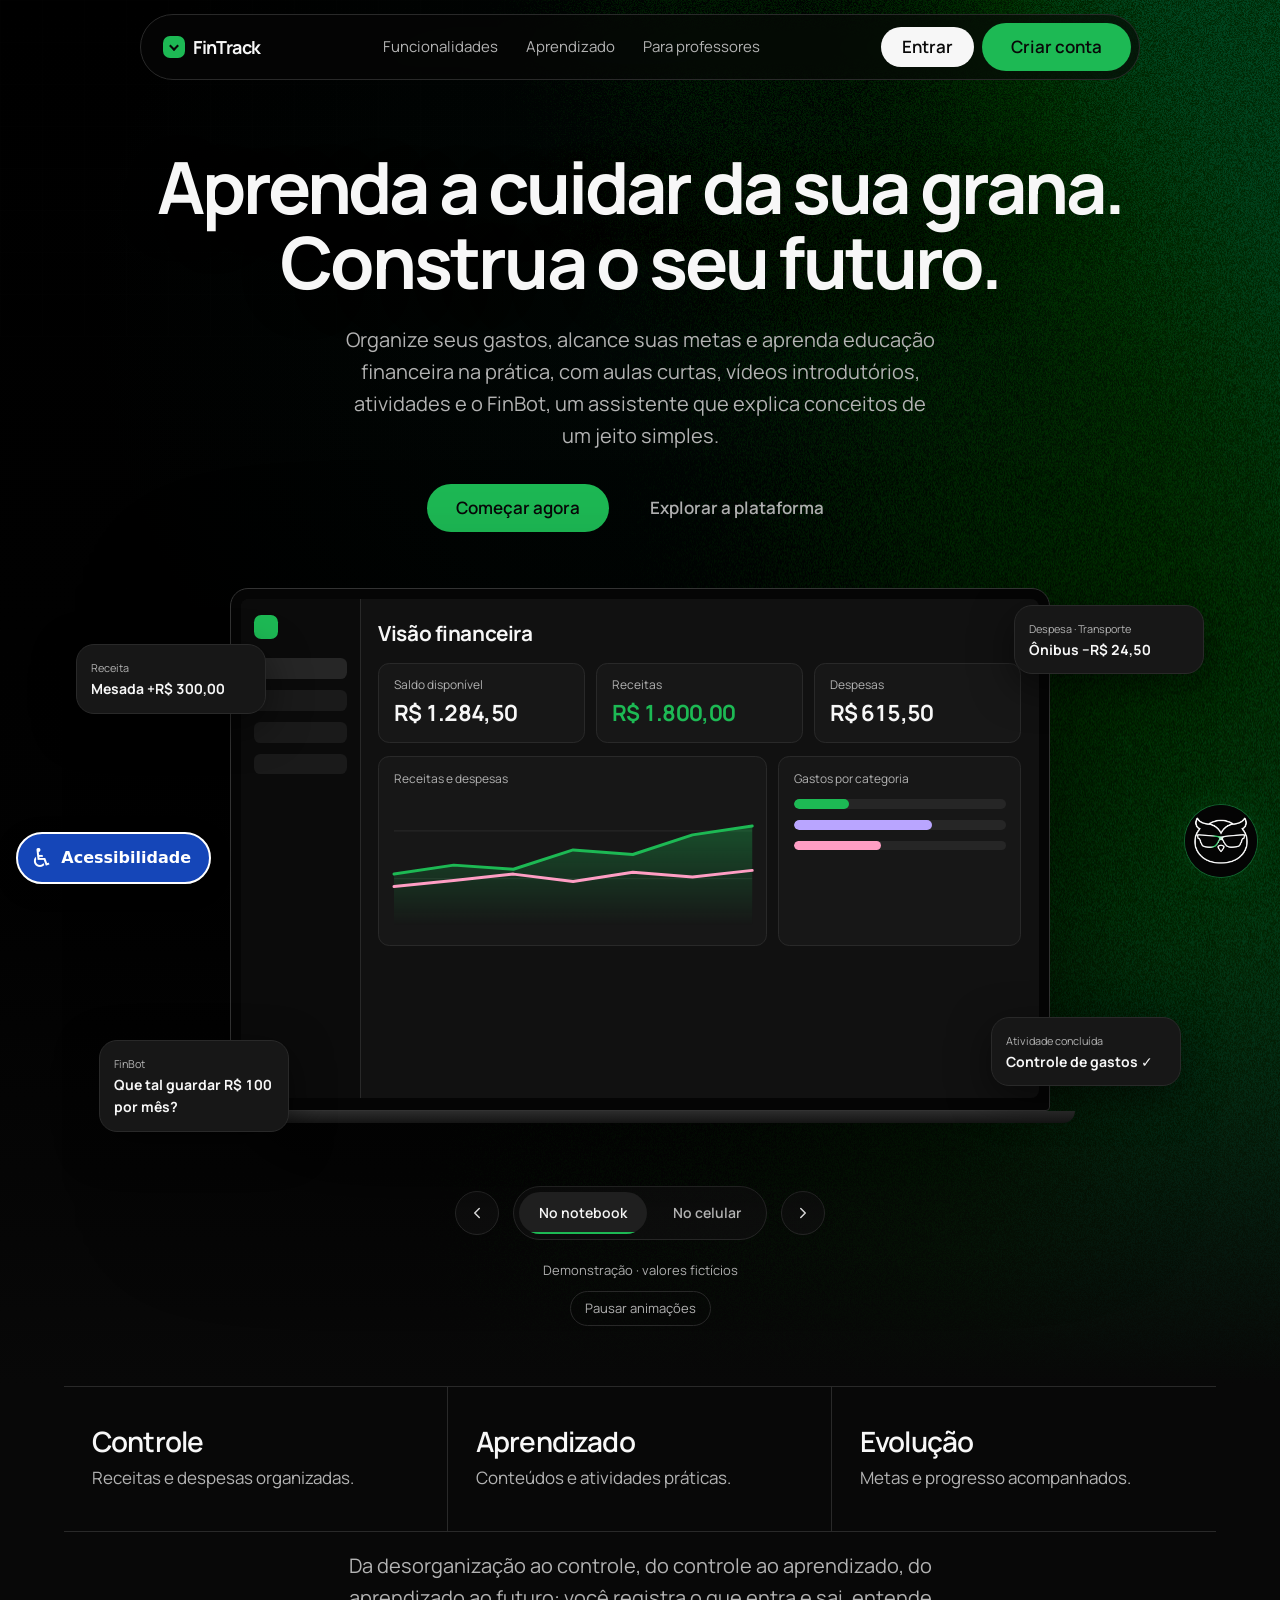
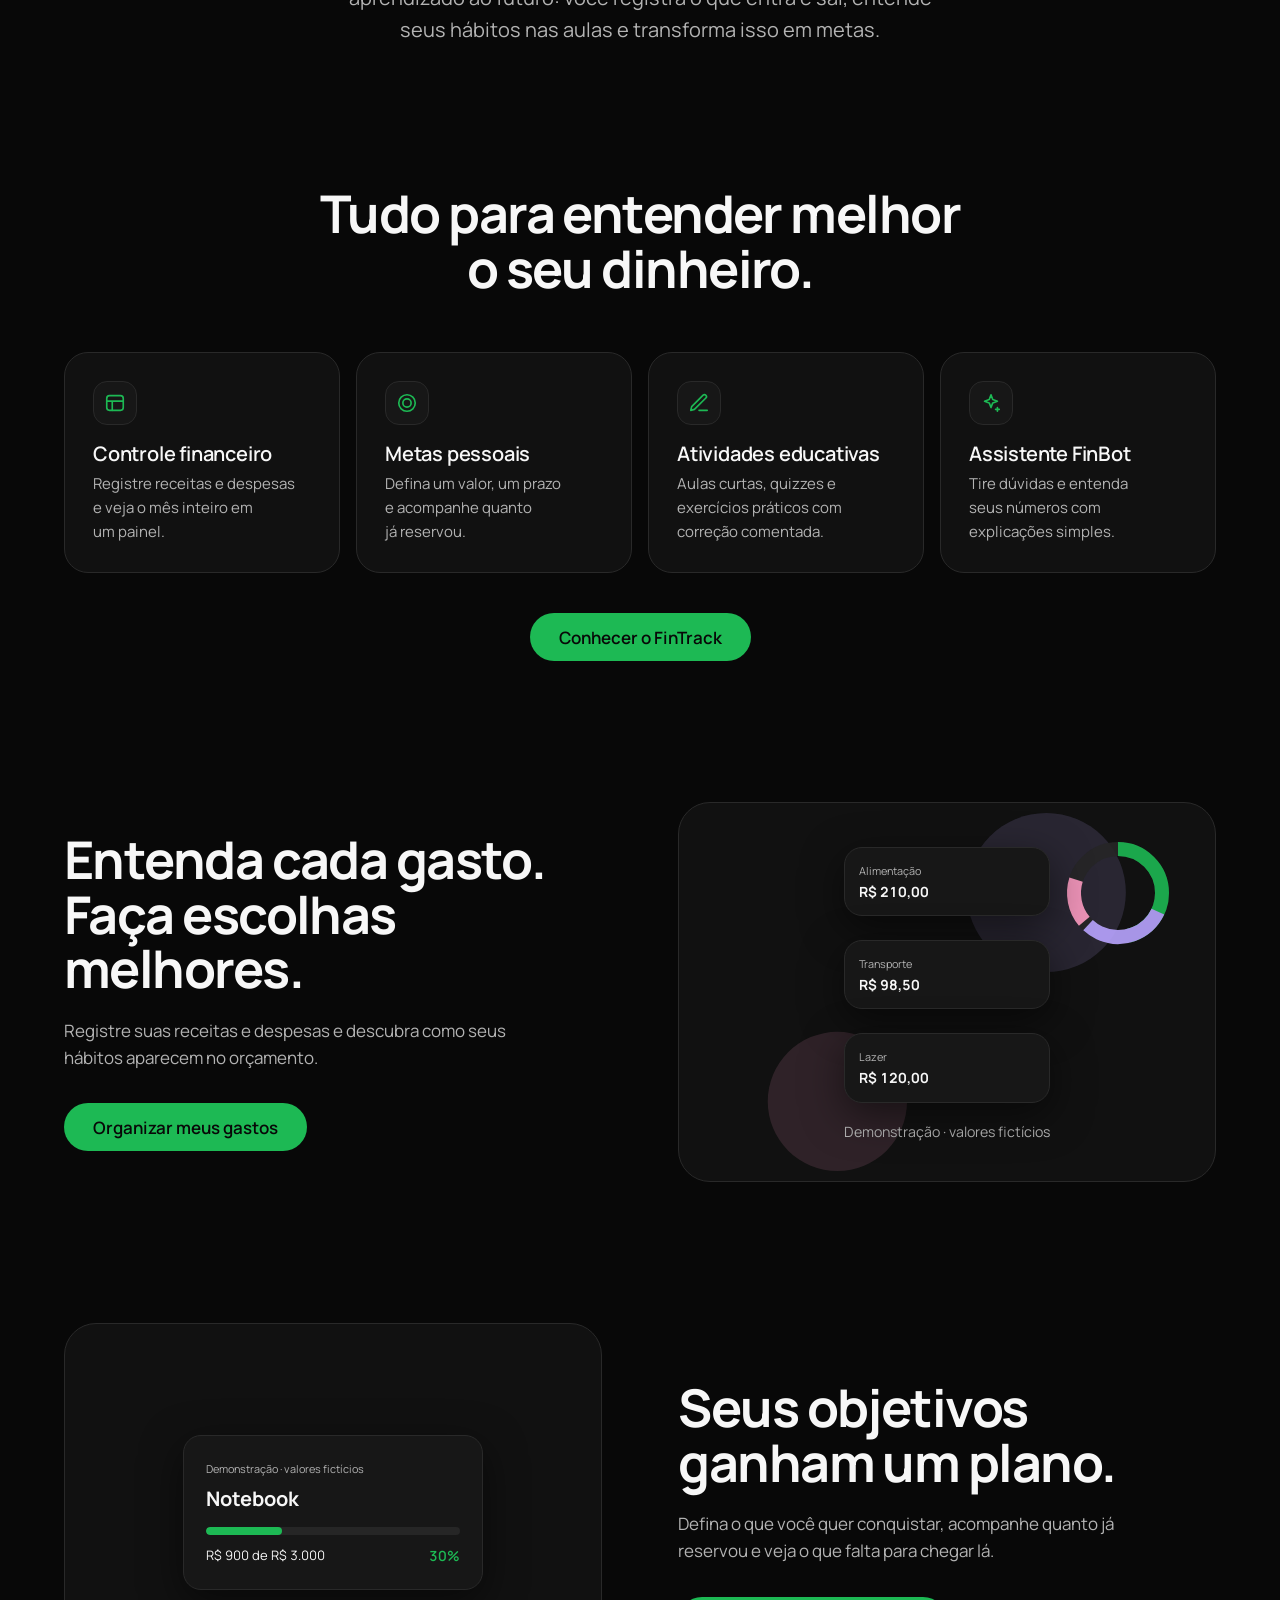
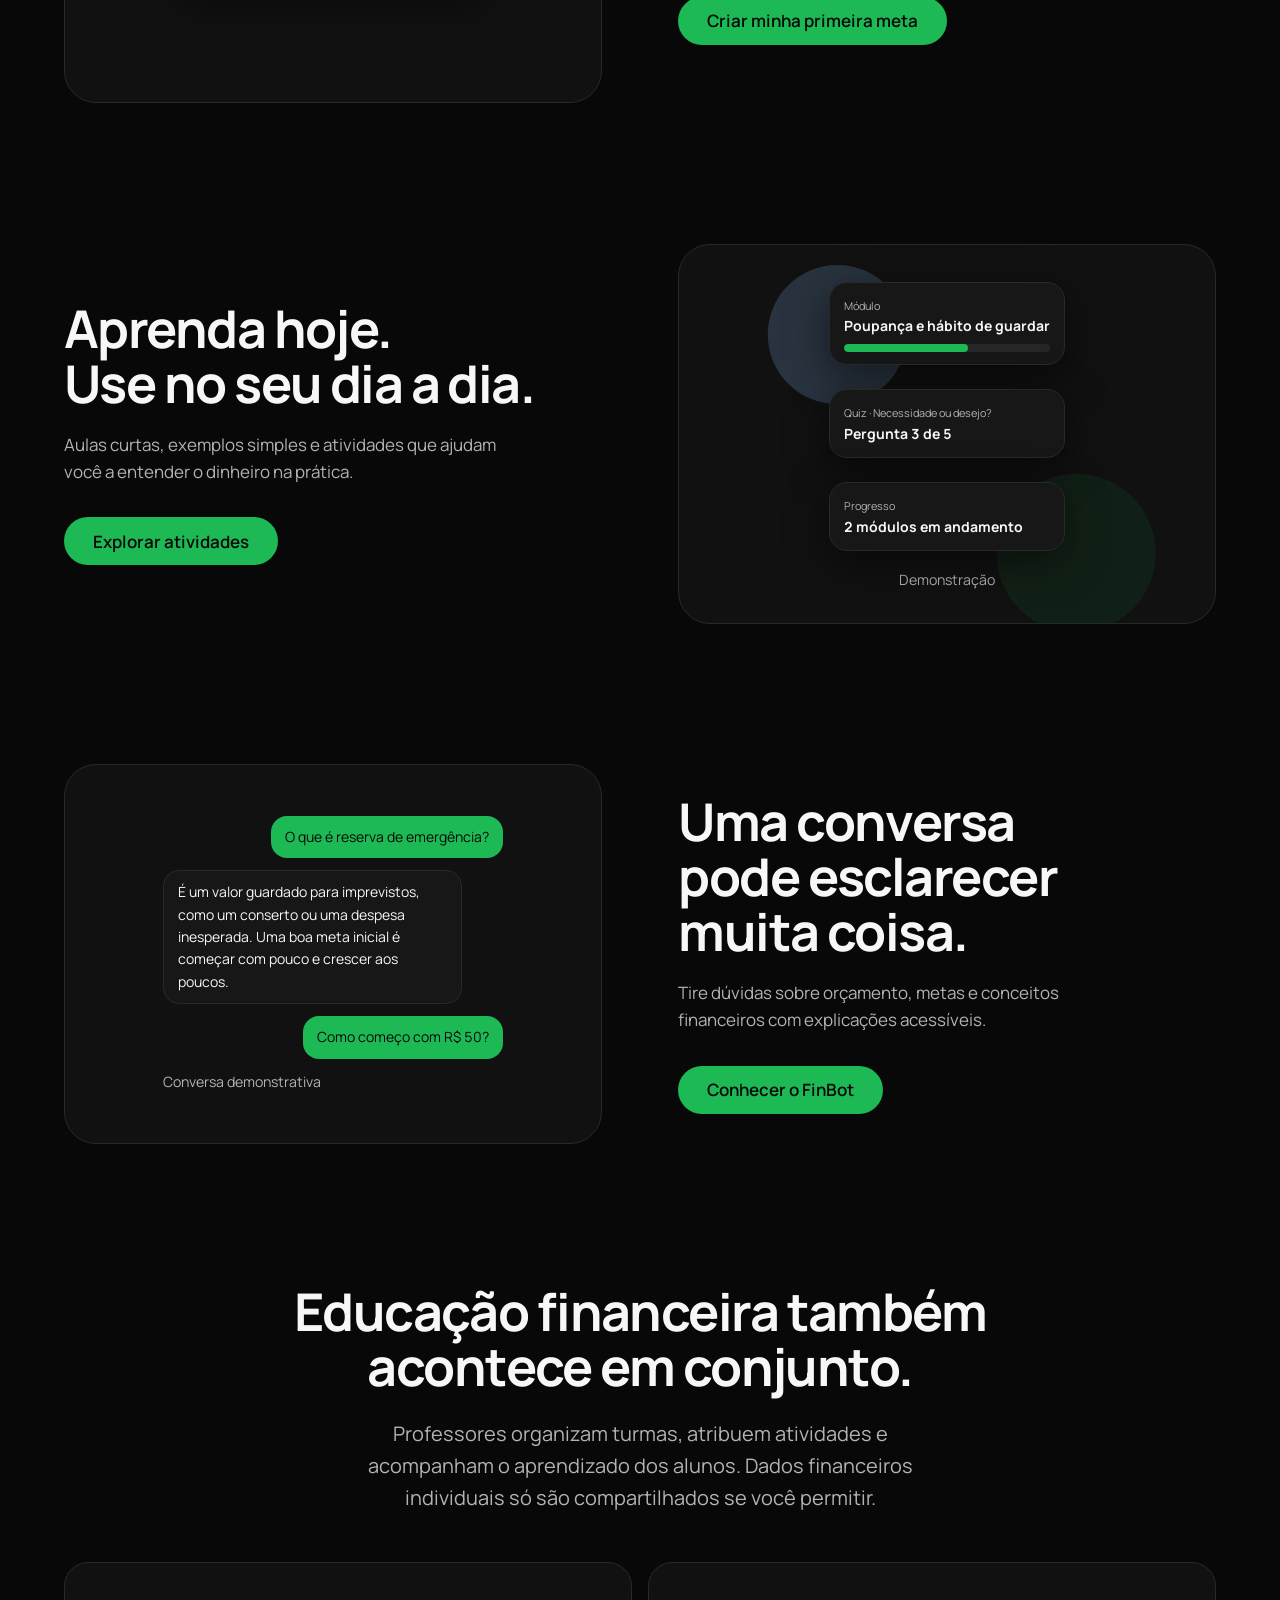
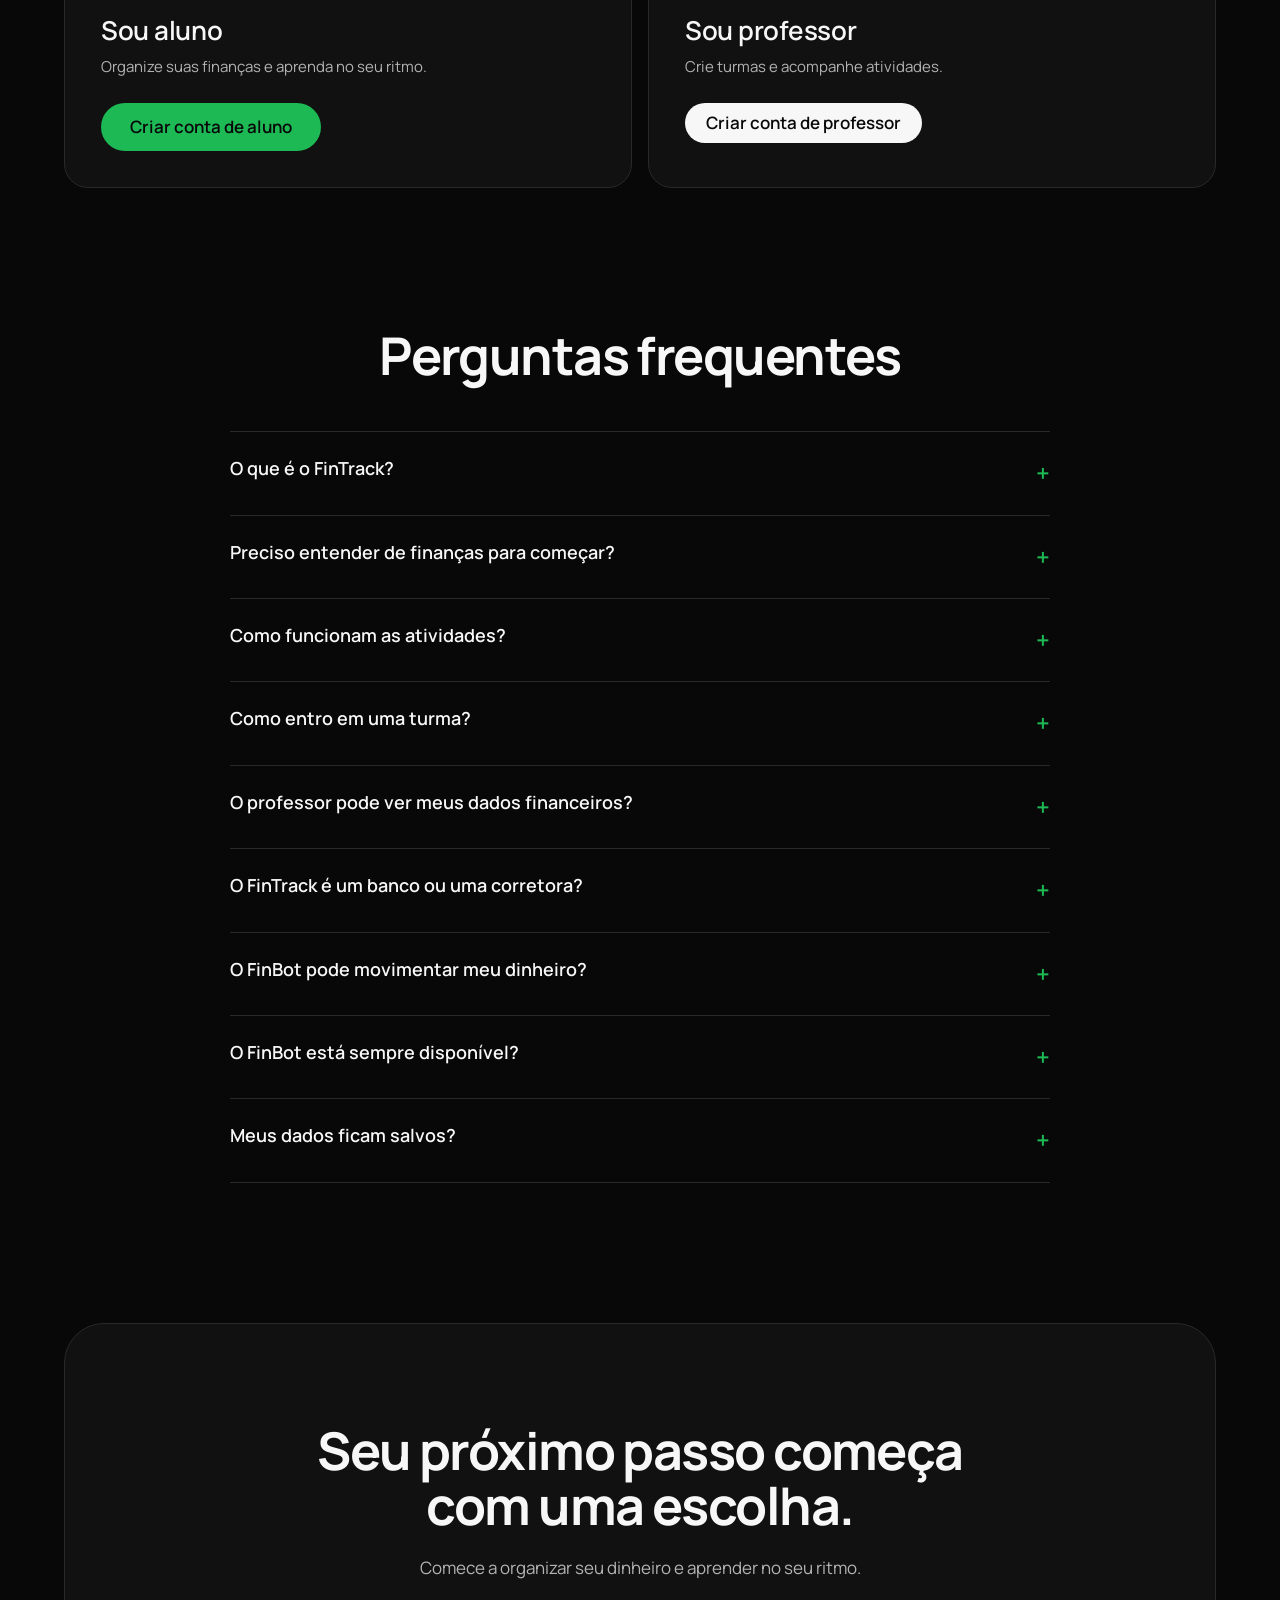
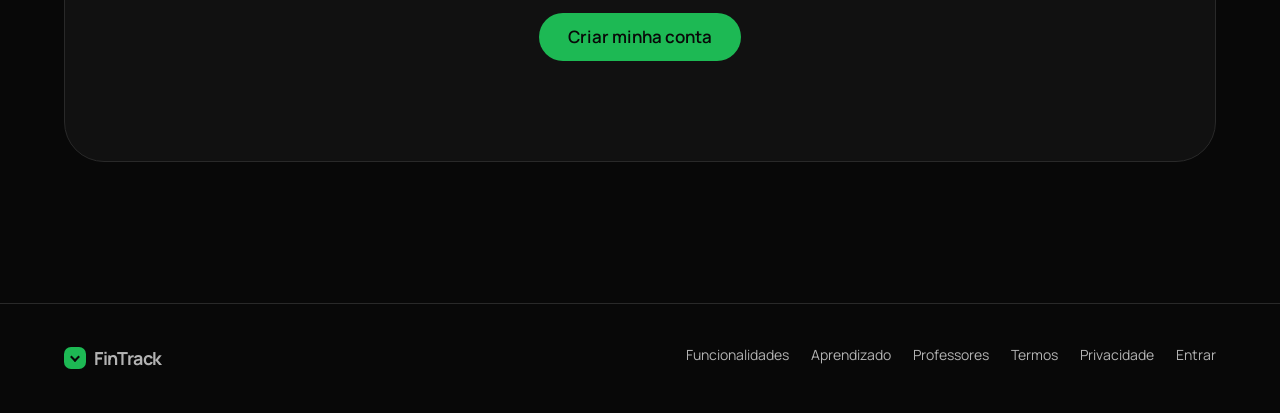
==== static/index.html @ 4eb164f3 "FinTrack 0.6.2: backend no Supabase, acessibilidade e configuração do Render - app_supabase.py: rota" ====
<!DOCTYPE html>
<html lang="pt-BR">
<head>
<meta charset="utf-8">
<meta name="viewport" content="width=device-width, initial-scale=1, viewport-fit=cover">
<title>FinTrack — Aprenda a cuidar da sua grana</title>
<link rel="preconnect" href="https://fonts.googleapis.com"><link rel="preconnect" href="https://fonts.gstatic.com" crossorigin><link href="https://fonts.googleapis.com/css2?family=Manrope:wght@400;500;600;700;800&display=swap" rel="stylesheet">
<style>
:root{--bg:#080808;--sf:#111;--el:#171717;--bd:#292929;--tx:#F7F7F7;--mu:#B3B3B3;--lime:#1DB954;--lime2:#1ED760;--lil:#B9A5FF;--blu:#8FC4FF;--ros:#FF9EC4;--red:#FF6B6B;--e:cubic-bezier(.16,1,.3,1);box-sizing:border-box;padding-top:env(safe-area-inset-top,0px);padding-bottom:env(safe-area-inset-bottom,0px)}
@media(prefers-color-scheme:dark){:root:not([data-theme=light]){--bg:#080808}}
:root[data-theme=dark]{--bg:#080808}
*,*::before,*::after{box-sizing:inherit}
html{scroll-padding-top:calc(env(safe-area-inset-top,0px) + 90px);scroll-behavior:smooth}
body{margin:0;background:var(--bg);color:var(--tx);font-family:Manrope,Inter,system-ui,sans-serif;font-size:17px;line-height:1.6}
a{color:inherit;text-decoration:none}
:focus-visible{outline:2px solid var(--lime);outline-offset:3px;border-radius:8px}
.w{max-width:1200px;margin:0 auto;padding:0 24px}
h1,h2,h3{font-weight:600;letter-spacing:-.03em;line-height:1.05;margin:0}
h1{font-size:clamp(34px,6.4vw,72px)}h2{font-size:clamp(28px,4.4vw,52px)}
p{color:var(--mu);margin:0}.lead{font-size:clamp(16px,1.6vw,20px);max-width:600px;margin:24px auto 0}
.btn{display:inline-flex;align-items:center;min-height:48px;padding:0 28px;border-radius:999px;font-weight:600;border:1px solid transparent;cursor:pointer;font:inherit;font-weight:600;transition:background .2s,transform .2s}
.btn.p{background:var(--lime);color:#080808}.btn.p:hover{background:var(--lime2);transform:translateY(-1px)}
.btn.g{color:var(--mu)}.btn.g:hover{color:var(--tx)}.btn.wh{background:var(--tx);color:#080808;min-height:40px;padding:0 20px}
/* header */
header{position:fixed;top:calc(env(safe-area-inset-top,0px) + 14px);left:0;right:0;z-index:20;display:flex;justify-content:center;padding:0 16px}
nav{width:100%;max-width:1000px;display:flex;align-items:center;justify-content:space-between;gap:16px;padding:8px 8px 8px 22px;border:1px solid var(--bd);border-radius:999px;background:rgba(8,8,8,.88)}
@supports(backdrop-filter:blur(1px)){nav{background:rgba(8,8,8,.6);backdrop-filter:blur(14px)}}
.logo{display:flex;align-items:center;gap:8px;font-weight:700;font-size:18px;letter-spacing:-.02em}
.logo i{width:22px;height:22px;border-radius:7px;background:var(--lime);display:grid;place-items:center}
.logo i::after{content:"";width:10px;height:10px;border-left:3px solid #080808;border-bottom:3px solid #080808;transform:translateY(-1px) rotate(-45deg) scale(.7)}
.links{display:flex;gap:28px;color:var(--mu);font-size:15px}.links a:hover{color:var(--tx)}
.mb{display:none;background:none;border:1px solid var(--bd);color:var(--tx);width:40px;height:40px;border-radius:50%;cursor:pointer}
@media(max-width:760px){.links{display:none;position:absolute;top:64px;left:16px;right:16px;flex-direction:column;gap:0;background:var(--sf);border:1px solid var(--bd);border-radius:24px;padding:8px}.links.o{display:flex}.links a{padding:14px 16px}.mb{display:block;margin-left:auto}nav .wh{display:none}.nav-cta{display:none!important}.links a.only-m{display:block}}.links .only-m{display:none}
/* hero */
.hero{padding:calc(env(safe-area-inset-top,0px) + 150px) 0 60px;text-align:center;overflow:hidden}
.cta{display:flex;gap:12px;justify-content:center;flex-wrap:wrap;margin-top:32px}
.stage{position:relative;width:min(340px,86vw);margin:64px auto 0}
.phone{border:1px solid #333;border-radius:44px;background:#000;padding:10px;box-shadow:0 40px 100px rgba(29,185,84,.07)}
.scr{background:var(--sf);border-radius:34px;padding:22px 18px;text-align:left;aspect-ratio:9/17}
.scr small{color:var(--mu);font-size:12px}.bal{font-size:30px;font-weight:700;letter-spacing:-.03em;margin:2px 0 14px}
.row{display:flex;justify-content:space-between;font-size:13px;padding:10px 0;border-top:1px solid var(--bd)}.row b{font-weight:600}
.bar{height:8px;border-radius:99px;background:#262626;overflow:hidden}.bar span{display:block;height:100%;width:var(--w);background:var(--lime);border-radius:99px;transform:scaleX(0);transform-origin:left;transition:transform 1.2s var(--e)}
.in .bar span,.bar.in span{transform:scaleX(1)}
.fc{position:absolute;background:var(--el);border:1px solid var(--bd);border-radius:18px;padding:12px 14px;font-size:13px;text-align:left;width:190px;box-shadow:0 12px 40px rgba(0,0,0,.5);animation:fl var(--d,6s) ease-in-out infinite alternate}
.fc b{display:block;font-size:14px}.fc small{color:var(--mu)}
@keyframes fl{to{transform:translateY(-7px)}}
.paused .fc{animation-play-state:paused}
.f1{left:-150px;top:60px;--d:5.5s}.f2{right:-150px;top:30px;--d:6.5s}.f3{left:-170px;top:250px;--d:6s}.f4{right:-170px;top:190px;--d:5s}.f5{left:-120px;bottom:70px;--d:7s}.f6{right:-140px;bottom:40px;--d:6.2s}
@media(max-width:1000px){.f1,.f2{display:none}.f3{left:-30px}.f4{right:-30px}.f5,.f6{display:none}.f3,.f4{width:150px}}
@media(max-width:560px){.f4{display:none}.f3{left:-14px;top:auto;bottom:-24px}}
.demo{color:var(--mu);font-size:13px;margin-top:20px}
.pz{background:none;border:1px solid var(--bd);color:var(--mu);border-radius:99px;padding:6px 14px;cursor:pointer;font:inherit;font-size:13px;margin-top:10px}
/* entry */
.r{opacity:0;transform:translateY(22px);transition:opacity .7s var(--e),transform .7s var(--e);transition-delay:var(--t,0s)}
.r.in{opacity:1;transform:none}
.hero .stage.r{transform:translateY(24px) scale(.96)}.hero .stage.r.in{transform:none}
/* sections */
section{padding:clamp(72px,11vw,150px) 0}
.pil{display:grid;grid-template-columns:repeat(3,1fr);border-block:1px solid var(--bd)}
.pil div{padding:40px 28px;border-right:1px solid var(--bd)}.pil div:last-child{border:0}.pil h3{font-size:28px;margin-bottom:8px}
@media(max-width:760px){.pil{grid-template-columns:1fr}.pil div{border-right:0;border-bottom:1px solid var(--bd)}}
.ct{text-align:center}.grid{display:grid;grid-template-columns:repeat(4,1fr);gap:16px;margin:56px 0 40px;text-align:left}
.card{background:var(--sf);border:1px solid var(--bd);border-radius:24px;padding:28px}.card h3{font-size:20px;margin:18px 0 8px;letter-spacing:-.01em}.card p{font-size:15px}
.ic{width:44px;height:44px;border-radius:14px;background:var(--el);border:1px solid var(--bd);display:grid;place-items:center;color:var(--lime)}
@media(max-width:980px){.grid{grid-template-columns:1fr 1fr}}@media(max-width:560px){.grid{grid-template-columns:1fr}}
.alt{display:grid;grid-template-columns:1fr 1fr;gap:clamp(32px,6vw,90px);align-items:center}
.alt.rv .tx{order:2}.tx p{margin:20px 0 32px;max-width:460px}
.art{position:relative;background:var(--sf);border:1px solid var(--bd);border-radius:32px;min-height:380px;overflow:hidden;display:grid;place-items:center;padding:24px}
.art>svg{position:absolute;inset:0;width:100%;height:100%;opacity:.9}
.art .fc{position:relative;animation:none;width:min(260px,100%);z-index:1;margin:6px 0}
.stack{display:grid;gap:12px;z-index:1;justify-items:center}
@media(max-width:860px){.alt{grid-template-columns:1fr}.alt.rv .tx{order:0}}
.msg{padding:10px 14px;border-radius:16px;font-size:14px;max-width:88%}.me{background:var(--lime);color:#080808;justify-self:end}.bot{background:var(--el);border:1px solid var(--bd)}
.pr{display:grid;grid-template-columns:1fr 1fr;gap:16px;margin-top:48px;text-align:left}
.pr .card{padding:36px}.pr h3{font-size:26px}.pr p{margin:10px 0 24px}
@media(max-width:700px){.pr{grid-template-columns:1fr}}
details{border-bottom:1px solid var(--bd)}summary{cursor:pointer;padding:22px 0;font-weight:600;font-size:18px;list-style:none;display:flex;justify-content:space-between;gap:16px}
summary::-webkit-details-marker{display:none}summary::after{content:"+";color:var(--lime);font-size:24px;transition:transform .3s}
details[open] summary::after{transform:rotate(45deg)}
.ans{display:grid;grid-template-rows:0fr;transition:grid-template-rows .35s var(--e)}details[open] .ans{grid-template-rows:1fr}.ans>div{overflow:hidden}.ans p{padding-bottom:22px;max-width:680px}
.faq{max-width:820px;margin:48px auto 0;border-top:1px solid var(--bd)}
.fin{border:1px solid var(--bd);border-radius:40px;background:var(--sf);padding:clamp(48px,8vw,100px) 24px;text-align:center}.fin p{margin:20px 0 32px}
footer{border-top:1px solid var(--bd);padding:40px 0;color:var(--mu);font-size:14px}
footer .w{display:flex;flex-wrap:wrap;justify-content:space-between;gap:20px}footer nav{all:unset;display:flex;gap:22px;flex-wrap:wrap}
@media(prefers-reduced-motion:reduce){*{animation:none!important;transition:none!important;scroll-behavior:auto!important}.r{opacity:1;transform:none}.bar span{transform:none}}

.finbot-float{position:fixed;right:22px;bottom:22px;z-index:40;display:flex;align-items:flex-end;gap:10px}
.finbot-float .msg{max-width:240px;padding:12px 14px;border:1px solid rgba(29,185,84,.5);border-radius:18px 18px 5px 18px;background:rgba(12,12,12,.94);font-size:13px;color:#f7f7f7;opacity:0;transform:translateY(8px);transition:.25s var(--e);box-shadow:0 16px 45px rgba(0,0,0,.45)}
.finbot-float.show .msg{opacity:1;transform:none}
.finbot-float button{width:74px;height:74px;border-radius:50%;border:1px solid rgba(29,185,84,.5);padding:0;background:#090909;overflow:hidden;cursor:pointer;box-shadow:0 0 35px rgba(29,185,84,.12)}
.finbot-float img{width:100%;height:100%;object-fit:cover}
@media(max-width:560px){.finbot-float{right:12px;bottom:12px}.finbot-float button{width:62px;height:62px}.finbot-float .msg{max-width:190px;font-size:12px}}


/* React Bits Grainient visual on the initial hero */
.hero{position:relative;isolation:isolate}
.hero>.grainient-landing-bg{
  position:absolute;inset:0;width:100%;height:100%;z-index:-3;display:block;
  background:#000;pointer-events:none
}
.hero::before{
  content:"";position:absolute;inset:0;z-index:-2;pointer-events:none;
  background:
    radial-gradient(circle at 50% 22%,rgba(3,84,57,.08),transparent 44%),
    linear-gradient(180deg,rgba(0,0,0,.10),rgba(8,8,8,.18) 66%,var(--bg) 100%);
}
.hero::after{
  content:"";position:absolute;inset:0;z-index:-1;pointer-events:none;opacity:.14;
  background-image:linear-gradient(rgba(255,255,255,.035) 1px,transparent 1px),linear-gradient(90deg,rgba(255,255,255,.035) 1px,transparent 1px);
  background-size:42px 42px;
  mask-image:linear-gradient(to bottom,black,transparent 88%);
}
.hero>.w{position:relative;z-index:1}
.hero h1{text-shadow:0 10px 44px rgba(0,0,0,.28)}
.hero .phone{box-shadow:0 42px 120px rgba(0,0,0,.56),0 0 80px rgba(3,84,57,.12)}
@media(prefers-reduced-motion:reduce){.hero>.grainient-landing-bg{filter:none}}


/* ===== Carrossel notebook/celular + tipografia ===== */
body{-webkit-font-smoothing:antialiased;text-rendering:optimizeLegibility;font-variant-numeric:tabular-nums}
h1,h2,h3{text-wrap:balance}p,.lead{text-wrap:pretty}h1{font-weight:700;letter-spacing:-.04em;line-height:1.04}h2{font-weight:700}
@media(max-width:640px){h1 br,h2 br{display:none}}
.ic svg{width:22px;height:22px;fill:none;stroke:currentColor;stroke-width:1.8;stroke-linecap:round;stroke-linejoin:round}
.show{margin:56px auto 0}.slides{display:grid;justify-items:center}
.slide{grid-area:1/1;position:relative;margin:0;width:100%;display:grid;justify-items:center;opacity:0;visibility:hidden;transform:translateX(56px) scale(.96);transition:opacity .7s var(--e),transform .9s var(--e),visibility .7s;pointer-events:none}
.slide.on{opacity:1;visibility:visible;transform:none;pointer-events:auto}.slide.out{transform:translateX(-56px) scale(.96)}
.show .stage{margin:0 auto;width:min(310px,80vw)}.stage .scr{position:relative;overflow:hidden}
.lap{width:min(820px,90vw);position:relative;filter:drop-shadow(0 40px 70px rgba(0,0,0,.55))}
.lid{background:#050505;border:1px solid #333;border-radius:18px 18px 4px 4px;padding:10px 10px 12px}
.lscr{container-type:inline-size;display:grid;grid-template-columns:15% 1fr;aspect-ratio:16/10;background:var(--sf);border-radius:8px;overflow:hidden;text-align:left}
.lscr aside{background:#0b0b0b;border-right:1px solid var(--bd);padding:2cqw 1.6cqw;display:grid;align-content:start;gap:1.4cqw}
.lscr aside i{width:3cqw;height:3cqw;border-radius:.9cqw;background:var(--lime);margin-bottom:1cqw}
.lscr aside u{height:2.6cqw;border-radius:.8cqw;background:#1a1a1a}.lscr aside u.a{background:#262626;box-shadow:inset .5cqw 0 var(--lime)}
.lm{padding:2.2cqw;display:grid;gap:1.6cqw;align-content:start}.lt{font-size:2.6cqw;letter-spacing:-.02em}
.kp{display:grid;grid-template-columns:repeat(3,1fr);gap:1.4cqw}.cr{display:grid;grid-template-columns:1.6fr 1fr;gap:1.4cqw}
.kp>div,.cc{background:var(--el);border:1px solid var(--bd);border-radius:1.4cqw;padding:1.5cqw 1.8cqw}
.kp small,.cc small{display:block;color:var(--mu);font-size:1.5cqw}.kp b{font-size:2.8cqw;letter-spacing:-.03em}.kp b.g{color:var(--lime)}
.lc{width:100%;height:auto;margin-top:.8cqw;overflow:visible}.lc path{fill:none;stroke-width:2.5;stroke-linecap:round;stroke-linejoin:round}
.lc .l1{stroke:var(--lime)}.lc .l2{stroke:var(--ros)}.lc .ar{fill:url(#ga);stroke:none;opacity:0}.lc .l1,.lc .l2,.spk{stroke-dasharray:1;stroke-dashoffset:1}
.hb{display:grid;gap:1.4cqw;margin-top:1.4cqw}.lscr .bar{height:1.2cqw}
.lb{height:12px;margin:0 -3%;background:linear-gradient(#2c2c2c,#151515);border-radius:0 0 22px 22px}
.show .bar span{transition:width 1.4s var(--e),transform 1.2s var(--e)}
@keyframes draw{to{stroke-dashoffset:0}}@keyframes fin{to{opacity:1}}
@keyframes pop{from{opacity:0;transform:translateY(18px) scale(.9)}}
.slide.on .l1{animation:draw 1.8s var(--e) .3s forwards}.slide.on .l2{animation:draw 1.8s var(--e) .6s forwards}.slide.on .ar{animation:fin 1s ease 1.4s forwards}
.slide.on .spk{animation:draw 1.6s var(--e) 1s forwards}
.slide:not(.on) .fc{animation:none;opacity:0}
.slide.on .fc{animation:pop .7s var(--e) var(--dl,0s) both,fl var(--d,6s) ease-in-out calc(var(--dl,0s) + .7s) infinite alternate}
.nb .c1{left:1%;top:10%}.nb .c2{right:1%;top:3%}.nb .c3{right:3%;bottom:12%}.nb .c4{left:3%;bottom:4%}
@media(max-width:900px){.nb .c1,.nb .c2{display:none}.nb .c3{right:0;bottom:-6%;width:160px}.nb .c4{left:0;bottom:-6%;width:160px}}
.pt{position:absolute;left:10px;right:10px;top:12px;z-index:2;background:rgba(23,23,23,.97);border:1px solid rgba(29,185,84,.5);border-radius:16px;padding:9px 12px;font-size:12px;opacity:0;transform:translateY(-14px);box-shadow:0 12px 30px rgba(0,0,0,.5)}
.slide.on .pt{animation:toast 6s var(--e) 1.2s infinite}
@keyframes toast{0%{opacity:0;transform:translateY(-14px)}8%,70%{opacity:1;transform:none}80%,100%{opacity:0;transform:translateY(-14px)}}
.ctl{display:flex;align-items:center;justify-content:center;gap:14px;margin-top:32px}
.cb{width:44px;height:44px;border-radius:50%;border:1px solid var(--bd);background:rgba(17,17,17,.75);color:var(--tx);display:grid;place-items:center;cursor:pointer;transition:border-color .2s}.cb:hover{border-color:var(--lime)}
.cb svg{fill:none;stroke:currentColor;stroke-width:2;stroke-linecap:round;stroke-linejoin:round}
.dts{display:flex;gap:6px;padding:5px;border:1px solid var(--bd);border-radius:999px;background:rgba(17,17,17,.75)}
.dt{position:relative;overflow:hidden;border:0;background:none;color:var(--mu);font:inherit;font-size:14px;font-weight:600;padding:10px 20px;border-radius:999px;cursor:pointer;transition:color .2s,background .2s}.dt.on{color:var(--tx);background:#1f1f1f}
.dt i{position:absolute;left:0;bottom:0;height:2px;width:100%;background:var(--lime);transform:scaleX(0);transform-origin:left}
.dt.on i{animation:prog var(--dur,7.5s) linear forwards}.show.paused .dt.on i,.show.hold .dt.on i{animation-play-state:paused}
@keyframes prog{to{transform:scaleX(1)}}.show.paused .fc,.show.paused .pt{animation-play-state:paused}
.art>svg.dn{position:absolute;inset:auto;right:7%;top:8%;width:120px;height:120px;z-index:1}
.d1,.d2,.d3{transition:stroke-dasharray 1.6s var(--e)}.in .d1{stroke-dasharray:46 54}.in .d2{stroke-dasharray:30 70}.in .d3{stroke-dasharray:16 84}
@media(max-width:560px){.art>svg.dn{width:84px;height:84px}}
</style>
<link rel="stylesheet" href="mobile-services.css?v=14"><link rel="stylesheet" href="a11y.css?v=3"><script src="a11y.js?v=2"></script></head>
<body><div class="ambient-grid" aria-hidden="true"></div>
<header><nav aria-label="Principal">
<a class="logo" href="#top"><i aria-hidden="true"></i>FinTrack</a>
<div class="links" id="lk"><a href="#funcoes">Funcionalidades</a><a href="#aprender">Aprendizado</a><a href="#professores">Para professores</a><a class="only-m" href="login.html">Entrar</a><a class="only-m" href="login.html?mode=signup">Criar conta</a></div>
<span class="nav-cta" style="display:flex;gap:8px;align-items:center"><a class="btn wh" href="login.html">Entrar</a><a class="btn p" href="login.html?mode=signup">Criar conta</a></span>
<button class="mb" id="mb" aria-label="Abrir menu" aria-expanded="false" aria-controls="lk">☰</button>
</nav></header>

<main id="top">
<div class="hero"><canvas id="grainientLanding" class="grainient-landing-bg" aria-hidden="true"></canvas><div class="w">
<h1 class="r">Aprenda a cuidar da sua grana. <br>Construa o seu futuro.</h1>
<p class="lead r" style="--t:.1s">Organize seus gastos, alcance suas metas e aprenda educação financeira na prática, com aulas curtas, vídeos introdutórios, atividades e o FinBot, um assistente que explica conceitos de um jeito simples.</p>
<div class="cta r" style="--t:.2s"><a class="btn p" href="login.html?mode=signup">Começar agora</a><a class="btn g" href="#funcoes">Explorar a plataforma</a></div>
<div class="show r" style="--t:.3s" id="show" role="group" aria-roledescription="carrossel" aria-label="O FinTrack no notebook e no celular">
<div class="slides">
<figure class="slide nb on" aria-label="FinTrack no notebook">
<div class="lap" aria-hidden="true"><div class="lid"><div class="lscr"><aside><i></i><u class="a"></u><u></u><u></u><u></u></aside>
<div class="lm"><b class="lt">Visão financeira</b>
<div class="kp"><div><small>Saldo disponível</small><b data-n="1284.5">R$ 1.284,50</b></div><div><small>Receitas</small><b class="g" data-n="1800">R$ 1.800,00</b></div><div><small>Despesas</small><b data-n="615.5">R$ 615,50</b></div></div>
<div class="cr"><div class="cc"><small>Receitas e despesas</small><svg class="lc" viewBox="0 0 300 110"><defs><linearGradient id="ga" x1="0" y1="0" x2="0" y2="1"><stop offset="0" stop-color="#1DB954" stop-opacity=".35"/><stop offset="1" stop-color="#1DB954" stop-opacity="0"/></linearGradient></defs><line x1="0" x2="300" y1="30" y2="30" stroke="#262626"/><line x1="0" x2="300" y1="70" y2="70" stroke="#262626"/><path class="ar"/><path class="l1" pathLength="1"/><path class="l2" pathLength="1"/></svg></div>
<div class="cc"><small>Gastos por categoria</small><div class="hb"><div class="bar"><span data-live style="--w:55%"></span></div><div class="bar"><span data-live style="--w:32%;background:var(--lil)"></span></div><div class="bar"><span data-live style="--w:18%;background:var(--ros)"></span></div></div></div></div>
</div></div></div><div class="lb"></div></div>
<div class="fc c1" style="--dl:.6s"><small>Receita</small><b>Mesada +R$ 300,00</b></div>
<div class="fc c2" style="--dl:1.3s"><small>Despesa · Transporte</small><b>Ônibus −R$ 24,50</b></div>
<div class="fc c3" style="--dl:2s"><small>Atividade concluída</small><b>Controle de gastos ✓</b></div>
<div class="fc c4" style="--dl:2.7s"><small>FinBot</small><b>Que tal guardar R$ 100 por mês?</b></div>
</figure>
<figure class="slide ph" aria-label="FinTrack no celular" aria-hidden="true"><div class="stage">
<div class="phone"><div class="scr"><div class="pt"><small>FinBot</small> <br><b>Você guardou 30% da meta do notebook!</b></div>
<small>Saldo disponível</small><div class="bal" data-n="1284.5">R$ 1.284,50</div>
<div class="row"><span>Receitas</span><b style="color:var(--lime)">R$ 1.800,00</b></div><div class="row"><span>Despesas</span><b>R$ 615,50</b></div><div class="row"><span>Reservado em metas</span><b>R$ 900,00</b></div>
<div style="margin-top:18px"><small>Meta: notebook · 30%</small><div class="bar" style="margin-top:8px"><span style="--w:30%"></span></div></div>
<div style="margin-top:18px"><small>Gastos por categoria</small><div class="bar" style="margin:8px 0"><span data-live style="--w:55%"></span></div><div class="bar" style="margin:8px 0"><span data-live style="--w:32%;background:var(--lil)"></span></div><div class="bar"><span data-live style="--w:18%;background:var(--ros)"></span></div></div></div></div>
<div class="fc f1" style="--dl:.6s"><small>Receita</small><b>Mesada +R$ 300,00</b></div>
<div class="fc f2" style="--dl:1.2s"><small>Despesa · Transporte</small><b>Ônibus −R$ 24,50</b></div>
<div class="fc f3" style="--dl:1.8s"><small>Meta</small><b>Notebook · 30%</b><div class="bar" style="margin-top:6px"><span style="--w:30%"></span></div></div>
<div class="fc f4" style="--dl:2.4s"><small>Atividade concluída</small><b>Controle de gastos ✓</b></div>
<div class="fc f5" style="--dl:3s"><small>Gastos do mês</small><svg viewBox="0 0 120 40" width="100%" height="36" role="img" aria-label="Gráfico demonstrativo de gastos"><path class="spk" pathLength="1" d="M2 32 L30 20 L58 26 L88 10 L118 16" fill="none" stroke="#1DB954" stroke-width="3" stroke-linecap="round"/></svg></div>
<div class="fc f6" style="--dl:3.6s"><small>FinBot</small><b>Que tal guardar R$ 100 por mês?</b></div>
</div></figure></div>
<div class="ctl"><button class="cb" id="pv" aria-label="Slide anterior"><svg viewBox="0 0 24 24" width="18" height="18"><path d="m15 6-6 6 6 6"/></svg></button><div class="dts"><button class="dt on" aria-label="Ver no notebook">No notebook<i></i></button><button class="dt" aria-label="Ver no celular">No celular<i></i></button></div><button class="cb" id="nx" aria-label="Próximo slide"><svg viewBox="0 0 24 24" width="18" height="18"><path d="m9 6 6 6-6 6"/></svg></button></div>
<p class="demo">Demonstração · valores fictícios</p>
<button class="pz" id="pz" aria-pressed="false">Pausar animações</button></div>
</div></div>

<div class="w"><div class="pil r">
<div><h3>Controle</h3><p>Receitas e despesas organizadas.</p></div>
<div><h3>Aprendizado</h3><p>Conteúdos e atividades práticas.</p></div>
<div><h3>Evolução</h3><p>Metas e progresso acompanhados.</p></div>
</div><p class="lead r" style="text-align:center;margin-top:18px">Da desorganização ao controle, do controle ao aprendizado, do aprendizado ao futuro: você registra o que entra e sai, entende seus hábitos nas aulas e transforma isso em metas.</p></div>

<section id="funcoes"><div class="w ct">
<h2 class="r">Tudo para entender melhor <br>o seu dinheiro.</h2>
<div class="grid">
<div class="card r"><div class="ic" aria-hidden="true"><svg viewBox="0 0 24 24"><rect x="3" y="4" width="18" height="16" rx="3"/><path d="M3 10h18M9 10v10"/></svg></div><h3>Controle financeiro</h3><p>Registre receitas e despesas e veja o mês inteiro em um painel.</p></div>
<div class="card r" style="--t:.08s"><div class="ic" aria-hidden="true"><svg viewBox="0 0 24 24"><circle cx="12" cy="12" r="9"/><circle cx="12" cy="12" r="4.5"/></svg></div><h3>Metas pessoais</h3><p>Defina um valor, um prazo e acompanhe quanto já reservou.</p></div>
<div class="card r" style="--t:.16s"><div class="ic" aria-hidden="true"><svg viewBox="0 0 24 24"><path d="M12 20h9M16.5 3.5a2.1 2.1 0 0 1 3 3L7 19l-4 1 1-4Z"/></svg></div><h3>Atividades educativas</h3><p>Aulas curtas, quizzes e exercícios práticos com correção comentada.</p></div>
<div class="card r" style="--t:.24s"><div class="ic" aria-hidden="true"><svg viewBox="0 0 24 24"><path d="M12 3l1.9 5.1L19 10l-5.1 1.9L12 17l-1.9-5.1L5 10l5.1-1.9Z"/><path d="M19 17v4M17 19h4"/></svg></div><h3>Assistente FinBot</h3><p>Tire dúvidas e entenda seus números com explicações simples.</p></div>
</div>
<a class="btn p r" href="login.html?mode=signup">Conhecer o FinTrack</a>
</div></section>

<section style="padding-top:0"><div class="w">
<div class="alt r"><div class="tx"><h2>Entenda cada gasto. <br>Faça escolhas melhores.</h2><p>Registre suas receitas e despesas e descubra como seus hábitos aparecem no orçamento.</p><a class="btn p" href="login.html?mode=signup">Organizar meus gastos</a></div>
<div class="art"><svg class="dn" viewBox="0 0 120 120" aria-hidden="true"><circle cx="60" cy="60" r="44" fill="none" stroke="#262626" stroke-width="14"/><circle class="d1" cx="60" cy="60" r="44" pathLength="100" fill="none" stroke="#1DB954" stroke-width="14" stroke-dasharray="0 100" transform="rotate(-90 60 60)"/><circle class="d2" cx="60" cy="60" r="44" pathLength="100" fill="none" stroke="#B9A5FF" stroke-width="14" stroke-dasharray="0 100" transform="rotate(25 60 60)"/><circle class="d3" cx="60" cy="60" r="44" pathLength="100" fill="none" stroke="#FF9EC4" stroke-width="14" stroke-dasharray="0 100" transform="rotate(140 60 60)"/></svg><svg viewBox="0 0 400 380" aria-hidden="true"><circle cx="300" cy="90" r="80" fill="#B9A5FF" opacity=".16"/><circle cx="90" cy="300" r="70" fill="#FF9EC4" opacity=".14"/></svg>
<div class="stack"><div class="fc"><small>Alimentação</small><b>R$ 210,00</b></div><div class="fc"><small>Transporte</small><b>R$ 98,50</b></div><div class="fc"><small>Lazer</small><b>R$ 120,00</b></div><small style="color:var(--mu)">Demonstração · valores fictícios</small></div></div></div>
</div></section>

<section style="padding-top:0"><div class="w">
<div class="alt rv r"><div class="tx"><h2>Seus objetivos ganham um plano.</h2><p>Defina o que você quer conquistar, acompanhe quanto já reservou e veja o que falta para chegar lá.</p><a class="btn p" href="login.html?mode=signup">Criar minha primeira meta</a></div>
<div class="art"><div class="fc" style="width:min(300px,100%);padding:22px"><small>Demonstração · valores fictícios</small><b style="font-size:20px;margin:4px 0 12px">Notebook</b><div class="bar"><span style="--w:30%"></span></div><div class="row" style="border:0;padding-bottom:0"><span>R$ 900 de R$ 3.000</span><b style="color:var(--lime)">30%</b></div></div></div></div>
</div></section>

<section id="aprender" style="padding-top:0"><div class="w">
<div class="alt r"><div class="tx"><h2>Aprenda hoje. <br>Use no seu dia a dia.</h2><p>Aulas curtas, exemplos simples e atividades que ajudam você a entender o dinheiro na prática.</p><a class="btn p" href="login.html?mode=signup">Explorar atividades</a></div>
<div class="art"><svg viewBox="0 0 400 380" aria-hidden="true"><circle cx="90" cy="90" r="70" fill="#8FC4FF" opacity=".22"/><circle cx="330" cy="310" r="80" fill="#1DB954" opacity=".1"/></svg>
<div class="stack"><div class="fc"><small>Módulo</small><b>Poupança e hábito de guardar</b><div class="bar" style="margin-top:6px"><span style="--w:60%"></span></div></div><div class="fc"><small>Quiz · Necessidade ou desejo?</small><b>Pergunta 3 de 5</b></div><div class="fc"><small>Progresso</small><b>2 módulos em andamento</b></div><small style="color:var(--mu)">Demonstração</small></div></div></div>
</div></section>

<section style="padding-top:0"><div class="w">
<div class="alt rv r"><div class="tx"><h2>Uma conversa pode esclarecer muita coisa.</h2><p>Tire dúvidas sobre orçamento, metas e conceitos financeiros com explicações acessíveis.</p><a class="btn p" href="login.html?mode=signup">Conhecer o FinBot</a></div>
<div class="art"><div class="stack" style="width:100%;max-width:340px;justify-items:stretch"><div class="msg me">O que é reserva de emergência?</div><div class="msg bot">É um valor guardado para imprevistos, como um conserto ou uma despesa inesperada. Uma boa meta inicial é começar com pouco e crescer aos poucos.</div><div class="msg me">Como começo com R$ 50?</div><small style="color:var(--mu)">Conversa demonstrativa</small></div></div></div>
</div></section>

<section id="professores" style="padding-top:0"><div class="w ct">
<h2 class="r">Educação financeira também <br>acontece em conjunto.</h2>
<p class="lead r">Professores organizam turmas, atribuem atividades e acompanham o aprendizado dos alunos. Dados financeiros individuais só são compartilhados se você permitir.</p>
<div class="pr">
<div class="card r"><h3>Sou aluno</h3><p>Organize suas finanças e aprenda no seu ritmo.</p><a class="btn p" href="login.html?mode=signup">Criar conta de aluno</a></div>
<div class="card r" style="--t:.1s"><h3>Sou professor</h3><p>Crie turmas e acompanhe atividades.</p><a class="btn wh" href="login.html?mode=signup">Criar conta de professor</a></div>
</div></div></section>

<section style="padding-top:0"><div class="w"><h2 class="ct r">Perguntas frequentes</h2>
<div class="faq">
<details><summary>O que é o FinTrack?</summary><div class="ans"><div><p>Uma plataforma para organizar receitas, despesas e metas e aprender educação financeira com atividades e um assistente de IA.</p></div></div></details>
<details><summary>Preciso entender de finanças para começar?</summary><div class="ans"><div><p>Não. As aulas partem do básico, com exemplos do dia a dia.</p></div></div></details>
<details><summary>Como funcionam as atividades?</summary><div class="ans"><div><p>Cada aula tem explicação curta, exemplo, atividade, correção comentada e resumo.</p></div></div></details>
<details><summary>Como entro em uma turma?</summary><div class="ans"><div><p>Com o código informado pelo professor. Você confere a turma antes de confirmar e pode sair quando quiser.</p></div></div></details>
<details><summary>O professor pode ver meus dados financeiros?</summary><div class="ans"><div><p>Por padrão, não. O compartilhamento é controlado por turma e o professor nunca acessa suas conversas com o FinBot.</p></div></div></details>
<details><summary>O FinTrack é um banco ou uma corretora?</summary><div class="ans"><div><p>Não. O FinTrack não guarda nem movimenta dinheiro, não é carteira digital nem plataforma de investimentos. Os valores são os que você mesmo registra, para se organizar e aprender.</p></div></div></details>
<details><summary>O FinBot pode movimentar meu dinheiro?</summary><div class="ans"><div><p>Não. O FinBot explica conceitos e, quando você pede, comenta os totais dos seus registros. Ele não cria, altera nem apaga lançamentos, não promete resultados e não substitui orientação profissional. Ele nunca pede senhas bancárias.</p></div></div></details>
<details><summary>O FinBot está sempre disponível?</summary><div class="ans"><div><p>Depende de um provedor de IA configurado no servidor. Quando não estiver configurado, a tela avisa que a IA está indisponível em vez de inventar respostas.</p></div></div></details>
<details><summary>Meus dados ficam salvos?</summary><div class="ans"><div><p>Sim, no servidor da instalação do FinTrack, vinculados à sua conta e protegidos por senha. Você acessa de qualquer dispositivo que use o mesmo endereço. Para análise com IA, só são enviados totais por categoria e apenas quando você pede.</p></div></div></details>
</div></div></section>

<section id="entrar" style="padding-top:0"><div class="w"><div class="fin r">
<h2>Seu próximo passo começa <br>com uma escolha.</h2><p>Comece a organizar seu dinheiro e aprender no seu ritmo.</p><a class="btn p" href="login.html?mode=signup">Criar minha conta</a></div></div></section>
</main>

<footer><div class="w"><div class="logo"><i aria-hidden="true"></i>FinTrack</div>
<nav aria-label="Rodapé"><a href="#funcoes">Funcionalidades</a><a href="#aprender">Aprendizado</a><a href="#professores">Professores</a><a href="terms.html">Termos</a><a href="privacy.html">Privacidade</a><a href="login.html">Entrar</a></nav></div></footer>

<script>
const rm=matchMedia('(prefers-reduced-motion:reduce)').matches;
const mb=document.getElementById('mb'),lk=document.getElementById('lk');
mb.onclick=()=>{const o=lk.classList.toggle('o');mb.setAttribute('aria-expanded',o)};
lk.querySelectorAll('a').forEach(a=>a.onclick=()=>{lk.classList.remove('o');mb.setAttribute('aria-expanded',false)});
const io=new IntersectionObserver(es=>es.forEach(e=>{if(e.isIntersecting){e.target.classList.add('in');e.target.querySelectorAll('.bar').forEach(b=>b.classList.add('in'));io.unobserve(e.target)}}),{threshold:.15});
document.querySelectorAll('.r').forEach(el=>io.observe(el));

const show=document.getElementById('show'),sl=[...show.querySelectorAll('.slide')],dt=[...show.querySelectorAll('.dt')],pz=document.getElementById('pz'),DUR=7500,BRL=new Intl.NumberFormat('pt-BR',{style:'currency',currency:'BRL'});
let cur=0,tm=0,man=false,vis=true,hov=false,live=false,T0=0;
function countUp(root){root.querySelectorAll('[data-n]').forEach(el=>{const to=+el.dataset.n;if(rm){el.textContent=BRL.format(to);return}const t0=performance.now();(function s(t){const k=Math.min(1,(t-t0)/1500);el.textContent=BRL.format(to*(1-Math.pow(1-k,3)));if(k<1)requestAnimationFrame(s)})(t0)})}
const lc=show.querySelector('.lc'),ar=lc.querySelector('.ar'),l1=lc.querySelector('.l1'),l2=lc.querySelector('.l2'),P=a=>a.map((v,i)=>(i?'L':'M')+i*50+' '+(104-v)).join(''),jit=a=>a.map(v=>Math.max(18,Math.min(88,v+(Math.random()-.5)*28)));
let FA=[38,46,42,58,55,70,78],FB=[28,33,37,31,40,35,41],TA=FA,TB=FB;
function draw(a,b){l1.setAttribute('d',P(a));l2.setAttribute('d',P(b));ar.setAttribute('d',P(a)+'L300 110L0 110Z')}draw(FA,FB);
function tick(t){if(!live)return;if(!T0)T0=t;const k=Math.min(1,(t-T0)/2600),e=k*k*(3-2*k);draw(FA.map((v,i)=>v+(TA[i]-v)*e),FB.map((v,i)=>v+(TB[i]-v)*e));if(k>=1){FA=TA;FB=TB;TA=jit(FA);TB=jit(FB);T0=t;bars()}requestAnimationFrame(tick)}
function bars(){sl[cur].querySelectorAll('[data-live]').forEach(s=>s.style.setProperty('--w',Math.round(14+Math.random()*58)+'%'))}
function sync(){const stop=rm||man||!vis;show.classList.toggle('paused',stop&&!rm);show.classList.toggle('hold',hov);clearTimeout(tm);live=cur===0&&!stop;if(live){T0=0;requestAnimationFrame(tick)}if(!stop&&!hov)tm=setTimeout(()=>go(cur+1),DUR)}
function go(i){cur=(i+sl.length)%sl.length;sl.forEach((s,j)=>{s.classList.toggle('on',j===cur);s.classList.toggle('out',j<cur);s.setAttribute('aria-hidden',j!==cur)});dt.forEach((d,j)=>{d.classList.remove('on');void d.offsetWidth;d.classList.toggle('on',j===cur);d.setAttribute('aria-current',j===cur)});countUp(sl[cur]);bars();sync()}
dt.forEach((d,j)=>d.onclick=()=>go(j));document.getElementById('pv').onclick=()=>go(cur-1);document.getElementById('nx').onclick=()=>go(cur+1);
show.addEventListener('mouseenter',()=>{hov=true;sync()});show.addEventListener('mouseleave',()=>{hov=false;sync()});
show.addEventListener('keydown',e=>{if(e.key==='ArrowRight')go(cur+1);if(e.key==='ArrowLeft')go(cur-1)});
pz.onclick=()=>{man=!man;pz.setAttribute('aria-pressed',man);pz.textContent=man?'Retomar animações':'Pausar animações';sync()};
new IntersectionObserver(es=>{vis=es[0].isIntersecting;sync()}).observe(show);go(0);

const ff=document.getElementById('finbotFloat'); if(ff){setTimeout(()=>ff.classList.add('show'),1600);setTimeout(()=>ff.classList.remove('show'),5200);ff.querySelector('button').onclick=()=>ff.classList.toggle('show');}
</script>
<div class="finbot-float" id="finbotFloat"><div class="msg">Oi! Sou o FinBot. Depois do login eu posso te acompanhar no dashboard.</div><button type="button" aria-label="Abrir mensagem do FinBot"><img src="coruja.gif" alt="FinBot, coruja do FinTrack"></button></div>
<script src="grainient-landing.js"></script>
</body>
</html>
---- static/mobile-services.css ----
/* Keep controls reachable with touch, keyboard and device safe areas. */
html{-webkit-text-size-adjust:100%}
.mobile-nav-toggle,.nav-scrim{display:none}
.topbar>div:first-child{display:flex;align-items:center;gap:10px}
.main,.shell{min-width:0}
@media(max-width:820px){
 .side{position:fixed;inset:0 auto 0 0;height:100dvh;width:min(280px,85vw);display:block;transform:translateX(-105%);transition:transform .2s ease;z-index:40;border-top:0;border-right:1px solid var(--line);background:var(--bg)}
 .side.open{transform:none}.side .brand{display:flex}.side .side-bottom{display:block;position:static;margin-top:20px}.side .nav{display:flex;flex-direction:column;gap:6px}.side .nav button{flex-direction:row;justify-content:flex-start;min-height:46px;font-size:13px;padding:10px 14px}.side .nav svg{flex-shrink:0}
 .mobile-nav-toggle{display:grid;place-items:center;border:1px solid var(--line);background:var(--panel);color:var(--text);border-radius:10px;font-size:23px}
 .nav-scrim.open{display:block;position:fixed;inset:0;border:0;background:#0009;z-index:35}
 .pagehead{flex-wrap:wrap}.toolbar{flex-wrap:wrap}.pagehead h1{overflow-wrap:anywhere}.table td{word-break:break-word}.formgrid{min-width:0}.topbar #scanBtn{display:none}.content{padding:20px 14px 90px}.three,.two{grid-template-columns:minmax(0,1fr)}
}
button,a,[role=button]{touch-action:manipulation}
button,[role=button]{-webkit-user-select:none;user-select:none}
.market-panel{margin-top:16px}.market-grid{display:grid;grid-template-columns:repeat(4,minmax(0,1fr));gap:18px;margin:20px 0}
.market-grid article{display:flex;flex-direction:column;gap:8px;min-width:0}.market-grid strong{font-size:25px;font-variant-numeric:tabular-nums}.market-grid small{color:var(--muted);overflow-wrap:anywhere}.market-grid .market-stale{color:var(--red)}
.reminder-options{display:flex;flex-wrap:wrap;gap:18px;margin:20px 0}.reminder-options label{display:flex;align-items:center;gap:10px;min-height:44px}.reminder-options input{width:20px;height:20px;accent-color:var(--green)}
#reminderForm .field{max-width:480px;margin-bottom:18px}#reminderForm small{line-height:1.6}
.reminder-item{margin-top:14px;display:flex;align-items:center;justify-content:space-between;gap:20px;border-left:3px solid var(--green)}.reminder-item.is-read{border-left-color:var(--line)}.reminder-item p{overflow-wrap:anywhere}.reminder-item small{color:var(--muted)}.reminder-item h2{margin:10px 0}.reminder-pagination{display:flex;justify-content:space-between;align-items:center;margin-top:20px}
.dialog,.side,.messages{overscroll-behavior:contain}
@media(pointer:coarse){input:not([type=checkbox]):not([type=radio]),textarea,select,.pagehead .field input{font-size:16px!important}.btn,.mobile-nav-toggle,.chart-picker button{min-height:44px;min-width:44px}button:active{filter:brightness(.9)}}
@media(max-width:820px){.topbar{height:auto;min-height:67px;padding:calc(10px + env(safe-area-inset-top,0px)) max(12px,env(safe-area-inset-right,0px)) 10px max(12px,env(safe-area-inset-left,0px));flex-wrap:wrap;gap:10px}.top-actions{flex-wrap:wrap;gap:7px}.top-actions .btn{min-height:44px;font-size:11px}.mobile-nav-toggle{min-height:44px;min-width:44px}.side{padding-top:calc(20px + env(safe-area-inset-top,0px));padding-bottom:calc(20px + env(safe-area-inset-bottom,0px));overflow-y:auto}.content{padding-bottom:calc(85px + env(safe-area-inset-bottom,0px))}.dialog{max-height:calc(100dvh - 28px - env(safe-area-inset-top,0px) - env(safe-area-inset-bottom,0px));overflow-y:auto}.market-grid{grid-template-columns:1fr 1fr}.reminder-item{align-items:flex-start;flex-direction:column}.pagehead .field input{font-size:16px}.reminder-options{flex-direction:column}.card,.main,.content,.field{min-width:0}.toast{max-width:calc(100vw - 36px)}.table td{overflow-wrap:anywhere}.table td>*{min-width:0}}
@media(max-width:380px){.topbar>div:first-child{width:100%}.top-actions{width:100%;justify-content:space-between}.market-grid{gap:12px}.market-grid strong{font-size:22px}}

@media(max-width:820px){input:not([type=checkbox]):not([type=radio]),select,textarea{font-size:16px!important}}

/* Keep the floating assistant clear of the required video controls. */
body.intro-active #mascot { display: none !important; }

/* FinTrack 0.6 — estados de metas, atividades e saldos */
.badge.good{border-color:rgba(30,215,96,.6);background:rgba(30,215,96,.12)}
.badge.bad{border-color:rgba(255,116,116,.55);color:#ff9a9a;background:rgba(255,116,116,.1)}
[data-theme="light"] .badge.bad{color:#b42318}
.goal-explain strong{display:block;font-size:20px;margin:4px 0}
.goal-explain small{display:block;line-height:1.4}
.goal-explain .grid{gap:14px}
.market-status{display:inline-block;font-size:11px;font-weight:800;border-radius:99px;padding:2px 8px;margin-top:4px;width:max-content}
.market-status.ok{color:var(--green);border:1px solid rgba(30,215,96,.45)}
.market-status.old{color:#ffd166;border:1px solid rgba(255,209,102,.5)}
.market-status.off{color:#ff9a9a;border:1px solid rgba(255,116,116,.5)}
.demo-tag{display:inline-block;font-size:11px;font-weight:800;letter-spacing:.02em;padding:3px 9px;border-radius:99px;background:rgba(255,209,102,.14);color:#ffd166;border:1px solid rgba(255,209,102,.4)}
button:disabled,.btn:disabled,.switch:disabled{opacity:.55;cursor:not-allowed}
:focus-visible{outline:2px solid var(--green,#1DB954);outline-offset:2px}
.chat-main,.chat-head{min-width:0;max-width:100%}.chat-head>div{min-width:0}.ai-status{white-space:normal;max-width:100%}.ai-status span{overflow-wrap:anywhere}
.chat-main{grid-template-columns:minmax(0,1fr)}.composer{grid-template-columns:minmax(0,1fr) auto}
@media(max-width:820px){.chat{grid-template-columns:minmax(0,1fr)!important}.chat-side{display:block!important;max-height:220px;overflow-y:auto;border-right:0!important;border-bottom:1px solid var(--line)}}
/* Login com Google e verificação de e-mail */
.google-box{margin-bottom:18px}
.google-btn{width:100%;display:flex;align-items:center;justify-content:center;gap:10px;background:#fff;color:#1f1f1f;border:1px solid #dadce0;font-weight:700;min-height:46px;text-decoration:none}
.google-btn:hover{background:#f6f7f8}
.google-btn.disabled{background:#2a2a2a;color:#a0a0a0;border-color:#3a3a3a;cursor:not-allowed;filter:grayscale(1)}
.google-note:empty{display:none}.google-note{font-size:12px;margin:8px 0 0}
.auth-divider{display:flex;align-items:center;gap:10px;margin:16px 0 4px;color:var(--muted);font-size:12px}
.auth-divider::before,.auth-divider::after{content:"";flex:1;height:1px;background:var(--line)}
.code-input{font-size:28px!important;letter-spacing:.4em;text-align:center;font-variant-numeric:tabular-nums;font-weight:800}
.authform{min-width:0}.authform .tabs{max-width:100%}
@media(max-width:820px){.authbox{grid-template-columns:minmax(0,1fr)!important}}
.authform input{min-width:0;max-width:100%}.authform .field>div{min-width:0}
/* O contêiner do FinBot ocupa uma área grande e invisível: só o botão redondo e o painel aberto recebem cliques. */
.mascot{pointer-events:none}.mascot-toggle,.mascot.open .mascot-panel{pointer-events:auto}.mascot-tip{pointer-events:none}
/* Espaço no fim da aula para nenhuma atividade ficar sob o botão do FinBot. */
#lessonView{padding-bottom:96px}
---- static/a11y.css ----
/* FinTrack · Painel de acessibilidade (visão, daltonismo, audição, leitura). Classes aplicadas em <html>. */
:root{--chart-in:#1ed760;--chart-out:#ff8585;--a11y-focus:#ffd400}

/* ---------- botão e painel ---------- */
.a11y-fab{position:fixed;left:16px;bottom:16px;z-index:9998;display:flex;align-items:center;gap:8px;min-height:52px;padding:0 18px 0 12px;border-radius:999px;border:2px solid #fff;background:#1546b8;color:#fff;font:700 16px/1 system-ui,-apple-system,"Segoe UI",Roboto,sans-serif;box-shadow:0 6px 20px rgba(0,0,0,.45);cursor:pointer}
.a11y-fab span{font-size:26px}
.a11y-fab:hover{background:#1d57d6}
.a11y-fab:focus-visible{outline:4px solid var(--a11y-focus);outline-offset:3px}
@media(max-width:820px){.a11y-fab{bottom:84px;left:10px;min-height:46px;padding:0 14px 0 10px;font-size:14px}.a11y-fab span{font-size:22px}}
.a11y-panel{position:fixed;left:16px;bottom:80px;z-index:9999;width:min(420px,calc(100vw - 32px));max-height:min(80vh,680px);overflow:auto;background:#0f1115;color:#f4f4f4;border:2px solid #3a4258;border-radius:20px;box-shadow:0 18px 50px rgba(0,0,0,.6);padding:16px;font:16px/1.4 system-ui,-apple-system,"Segoe UI",Roboto,sans-serif;display:none}
.a11y-panel.open{display:block}
@media(max-width:820px){.a11y-panel{left:8px;right:8px;width:auto;bottom:140px;max-height:68vh}}
.a11y-panel h2{font-size:20px;margin:0}
.a11y-note{font-size:13px;color:#b9c0d0;margin:6px 0 10px}
.a11y-head{display:flex;justify-content:space-between;align-items:center;gap:10px;margin-bottom:12px}
.a11y-close{min-width:44px;height:44px;border-radius:12px;border:1px solid #3a4258;background:#1a1f2b;color:#fff;font-size:20px;cursor:pointer}
.a11y-tabs{display:grid;grid-template-columns:repeat(5,1fr);gap:6px;margin-bottom:12px}
.a11y-tabs button{display:flex;flex-direction:column;align-items:center;gap:4px;min-height:62px;padding:6px 2px;border-radius:12px;border:2px solid #2a3145;background:#161a24;color:#dfe5f5;font-size:12px;font-weight:700;cursor:pointer}
.a11y-tabs button span{font-size:22px}
.a11y-tabs button[aria-selected=true]{background:#1546b8;border-color:#8fb0ff;color:#fff}
.a11y-profiles{display:grid;grid-template-columns:1fr 1fr;gap:10px}
.a11y-profile{display:flex;flex-direction:column;align-items:center;justify-content:center;gap:6px;min-height:92px;padding:10px;border-radius:16px;border:2px solid #2a3145;background:#161a24;color:#fff;font-size:15px;font-weight:700;cursor:pointer;text-align:center}
.a11y-profile span{font-size:30px}
.a11y-profile[aria-pressed=true]{background:#123b8f;border-color:#8fb0ff;box-shadow:inset 0 0 0 2px #8fb0ff}
.a11y-profile[aria-pressed=true]::after{content:"✓ Ligado";font-size:12px;color:#cfe0ff}
.a11y-row{display:flex;align-items:center;gap:12px;min-height:56px;padding:6px 4px;border-top:1px solid #22283a}
.a11y-ico{width:30px;font-size:22px;text-align:center}
.a11y-row label{flex:1;cursor:pointer;font-weight:600}
.a11y-row input[type=checkbox]{width:28px;height:28px;accent-color:#5b8cff;cursor:pointer}
.a11y-row select{min-height:44px;background:#1a1f2b;color:#fff;border:1px solid #3a4258;border-radius:10px;padding:0 8px;font-size:15px}
.a11y-btns{display:flex;flex-wrap:wrap;gap:8px;margin-bottom:6px}
.a11y-btns button,.a11y-foot button{min-height:48px;padding:0 16px;border-radius:12px;border:1px solid #3a4258;background:#1a1f2b;color:#fff;font-size:15px;font-weight:700;cursor:pointer}
.a11y-btns button.primary{background:#1546b8;border-color:#1546b8;flex:1}
.a11y-foot{display:flex;justify-content:space-between;align-items:center;gap:10px;margin-top:14px;padding-top:12px;border-top:1px solid #22283a}
.a11y-foot .a11y-note{margin:0}
.a11y-panel button:focus-visible,.a11y-panel input:focus-visible,.a11y-panel select:focus-visible{outline:3px solid var(--a11y-focus);outline-offset:2px}

/* ---------- visão ---------- */
html.a11y-zoom-115 body{zoom:1.15}html.a11y-zoom-130 body{zoom:1.3}html.a11y-zoom-150 body{zoom:1.5}
html.a11y-contrast{--bg:#000!important;--panel:#000!important;--panel2:#111!important;--text:#fff!important;--muted:#f1f1f1!important;--line:#fff!important;--green:#ffe600!important;--chart-in:#ffe600;--chart-out:#5cd2ff}
html.a11y-contrast body,html.a11y-contrast .card,html.a11y-contrast .side,html.a11y-contrast .dialog,html.a11y-contrast .authbox,html.a11y-contrast .authart{background:#000!important;color:#fff!important}
html.a11y-contrast .card,html.a11y-contrast .btn,html.a11y-contrast input,html.a11y-contrast select,html.a11y-contrast textarea{border-color:#fff!important}
html.a11y-contrast .btn.primary{background:#ffe600!important;color:#000!important}
html.a11y-contrast img:not(.owl):not(.owlbig){filter:contrast(1.15)}
html.a11y-readable-font body,html.a11y-readable-font button,html.a11y-readable-font input,html.a11y-readable-font select,html.a11y-readable-font textarea{font-family:"Atkinson Hyperlegible",Verdana,Tahoma,sans-serif!important}
html.a11y-spacing body *{letter-spacing:.06em!important;word-spacing:.16em!important;line-height:1.75!important}
html.a11y-links a,html.a11y-links button:not(.a11y-fab):not(.a11y-panel button){text-decoration:underline!important;text-underline-offset:3px}
html.a11y-links a{outline:2px dashed var(--a11y-focus);outline-offset:2px}
html.a11y-focus *:focus{outline:4px solid var(--a11y-focus)!important;outline-offset:3px!important;box-shadow:0 0 0 7px #000!important}
html.a11y-cursor,html.a11y-cursor *{cursor:url("data:image/svg+xml,%3Csvg xmlns='http://www.w3.org/2000/svg' width='44' height='44' viewBox='0 0 24 24'%3E%3Cpath d='M3 2l7 19 2.5-7.5L20 11z' fill='%23000' stroke='%23fff' stroke-width='1.6'/%3E%3C/svg%3E") 4 2,auto!important}
html.a11y-motion *,html.a11y-motion *:before,html.a11y-motion *:after{animation:none!important;transition:none!important;scroll-behavior:auto!important}
.a11y-guide{position:fixed;left:0;right:0;height:46px;pointer-events:none;z-index:9997;border-top:3px solid var(--a11y-focus);border-bottom:3px solid var(--a11y-focus);background:rgba(255,212,0,.08);display:none}
html.a11y-guide-on .a11y-guide{display:block}
.a11y-speaking{outline:3px solid #5b8cff!important;background:rgba(91,140,255,.15)!important}

/* ---------- daltonismo ---------- */
/* Paleta segura: azul (entrada) × laranja (saída), distinguível nos três tipos de daltonismo, e sempre com símbolo/texto. */
html.a11y-cvd{--green:#3b8bff!important;--red:#ff9f1c!important;--chart-in:#3b8bff;--chart-out:#ff9f1c}
html.a11y-cvd .value.in,html.a11y-cvd .metric.good strong,html.a11y-cvd .badge.good{color:#5aa0ff!important}
html.a11y-cvd .value.out,html.a11y-cvd .metric.bad strong,html.a11y-cvd .badge.bad,html.a11y-cvd .btn.danger{color:#ffb04d!important}
html.a11y-cvd .value.in:before{content:"▲ ";font-size:.8em}html.a11y-cvd .value.out:before{content:"▼ ";font-size:.8em}
html.a11y-cvd .btn.primary{background:#3b8bff!important;color:#fff!important}
html.a11y-filter-gray body{filter:grayscale(1) contrast(1.1)}
html.a11y-filter-saturate body{filter:saturate(1.7)}
html.a11y-filter-protan body{filter:url(#a11y-protan)}html.a11y-filter-deutan body{filter:url(#a11y-deutan)}html.a11y-filter-tritan body{filter:url(#a11y-tritan)}

/* ---------- audição ---------- */
.a11y-transcript{margin-top:12px;padding:12px;border:1px solid var(--line,#333);border-radius:12px;background:var(--panel2,#141414);font-size:14px}
.a11y-transcript summary{cursor:pointer;font-weight:700}
html.a11y-visual-alerts .toast.show{outline:4px solid var(--a11y-focus);animation:a11yflash .6s 2}
@keyframes a11yflash{50%{box-shadow:0 0 0 12px rgba(255,212,0,.5)}}
.sr-only{position:absolute!important;width:1px;height:1px;overflow:hidden;clip:rect(0 0 0 0);white-space:nowrap}

/* O painel já é grande: não aplica o zoom do texto nele (evita cortar as abas no celular). */
html.a11y-zoom-115 .a11y-panel,html.a11y-zoom-115 .a11y-fab{zoom:calc(1/1.15)}
html.a11y-zoom-130 .a11y-panel,html.a11y-zoom-130 .a11y-fab{zoom:calc(1/1.3)}
html.a11y-zoom-150 .a11y-panel,html.a11y-zoom-150 .a11y-fab{zoom:calc(1/1.5)}
html.a11y-spacing .a11y-panel *{letter-spacing:normal!important;word-spacing:normal!important;line-height:1.35!important}
.a11y-tabs{grid-template-columns:repeat(5,minmax(0,1fr))}
.a11y-tabs button{min-width:0;overflow-wrap:anywhere}
@media(max-width:420px){.a11y-tabs button{font-size:11px;min-height:58px}.a11y-tabs button span{font-size:20px}.a11y-profile{min-height:84px;font-size:14px}}
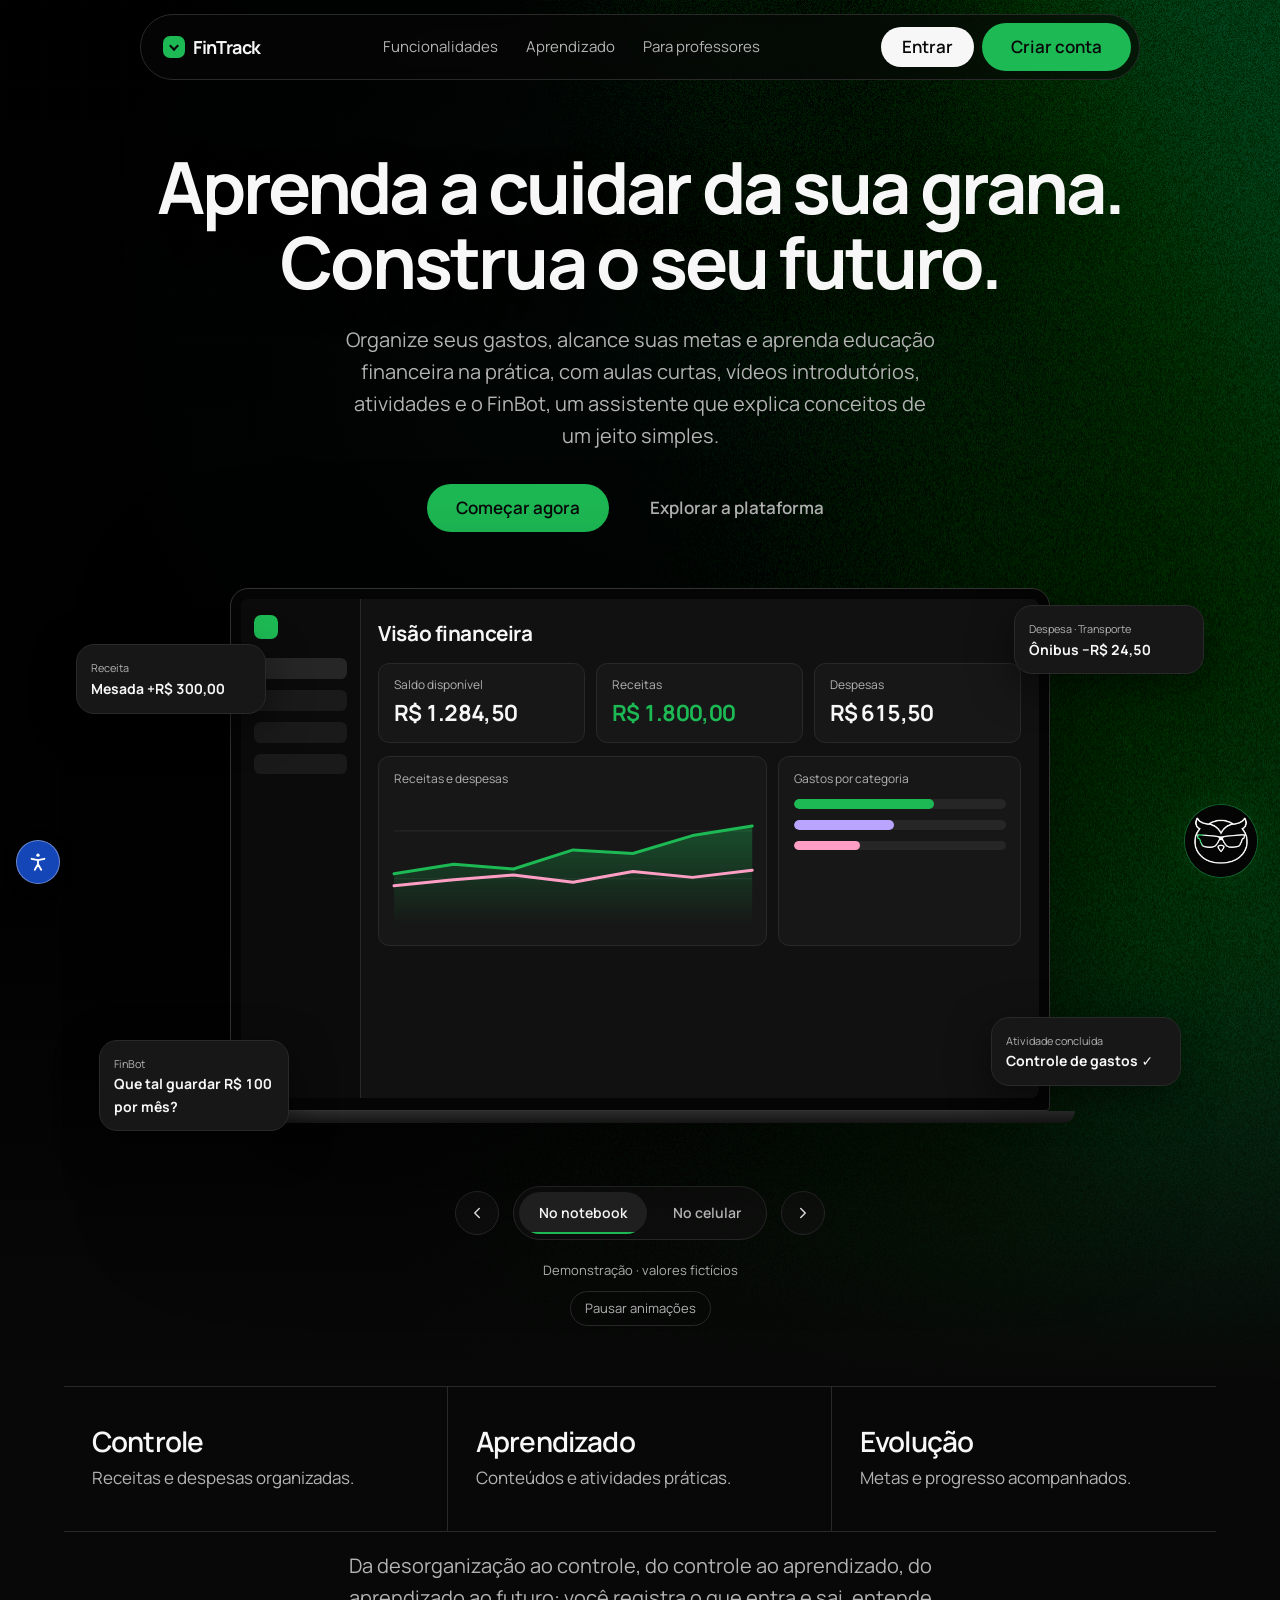
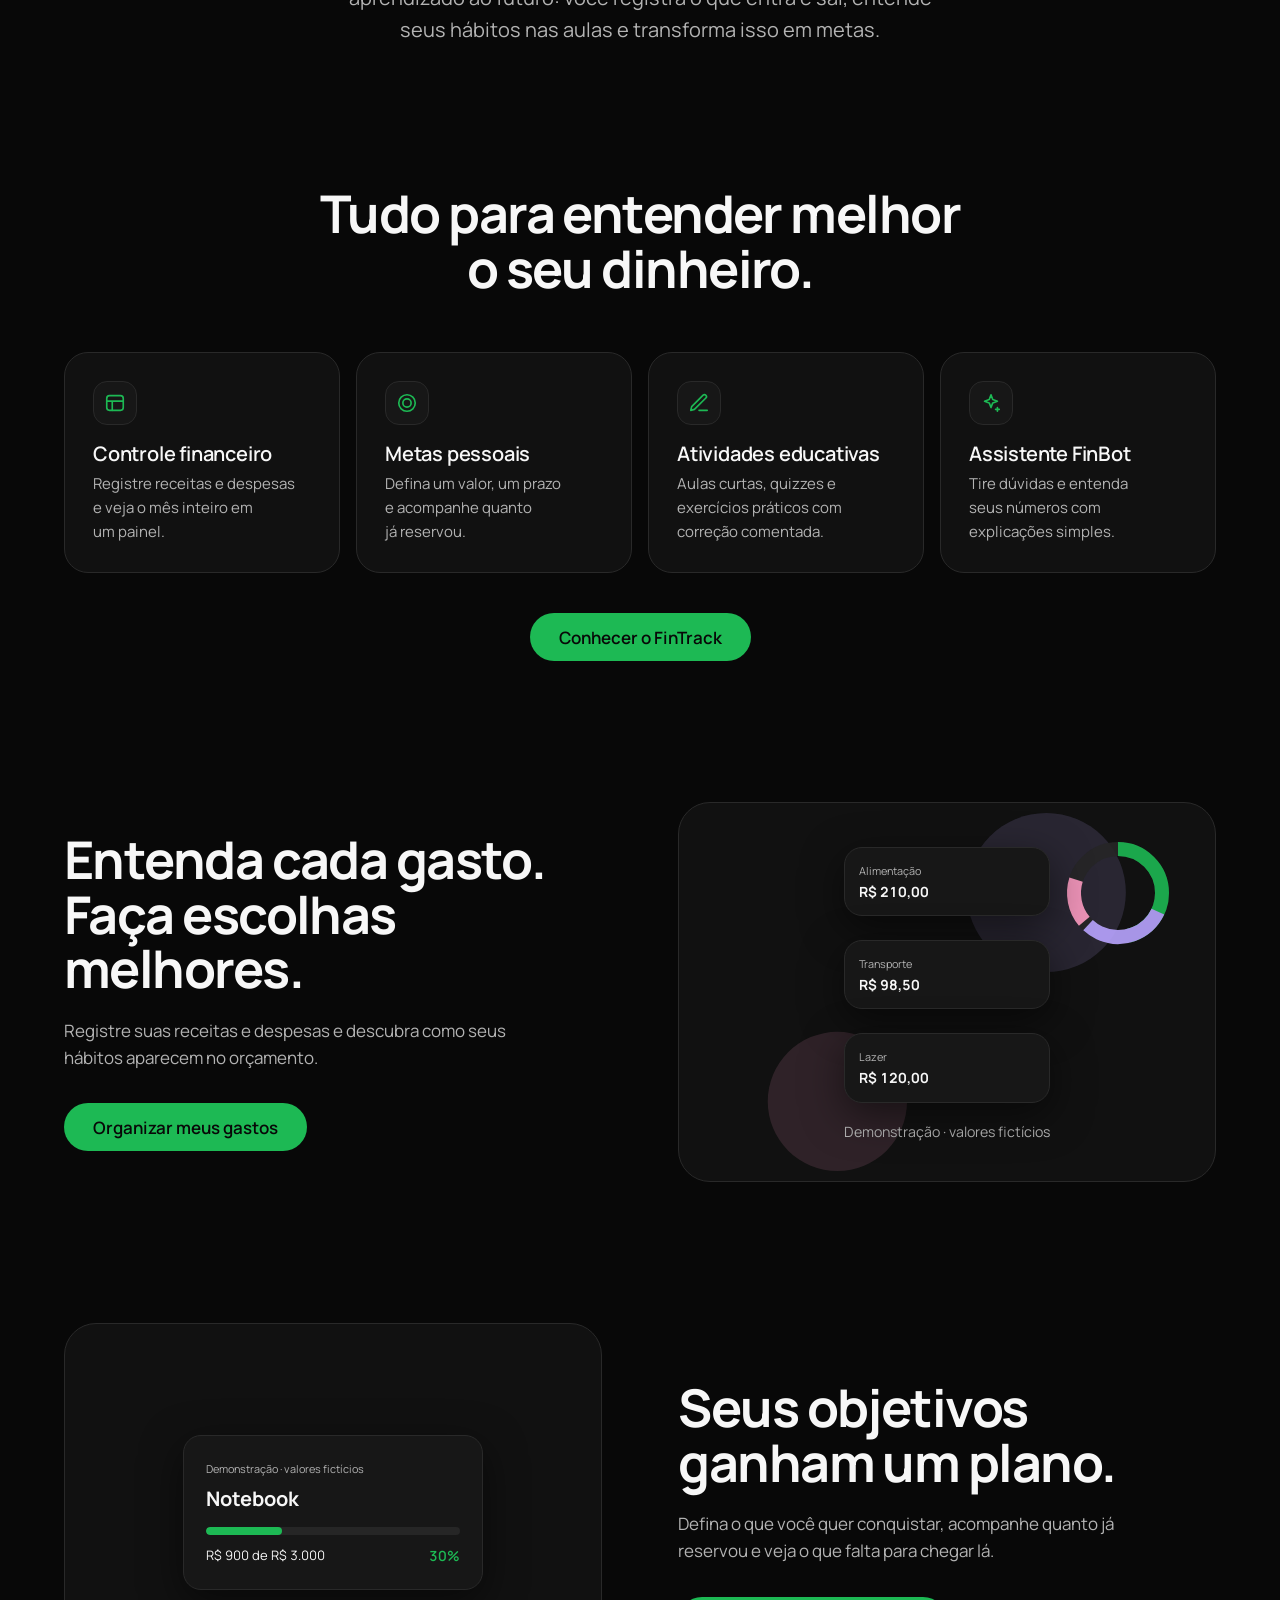
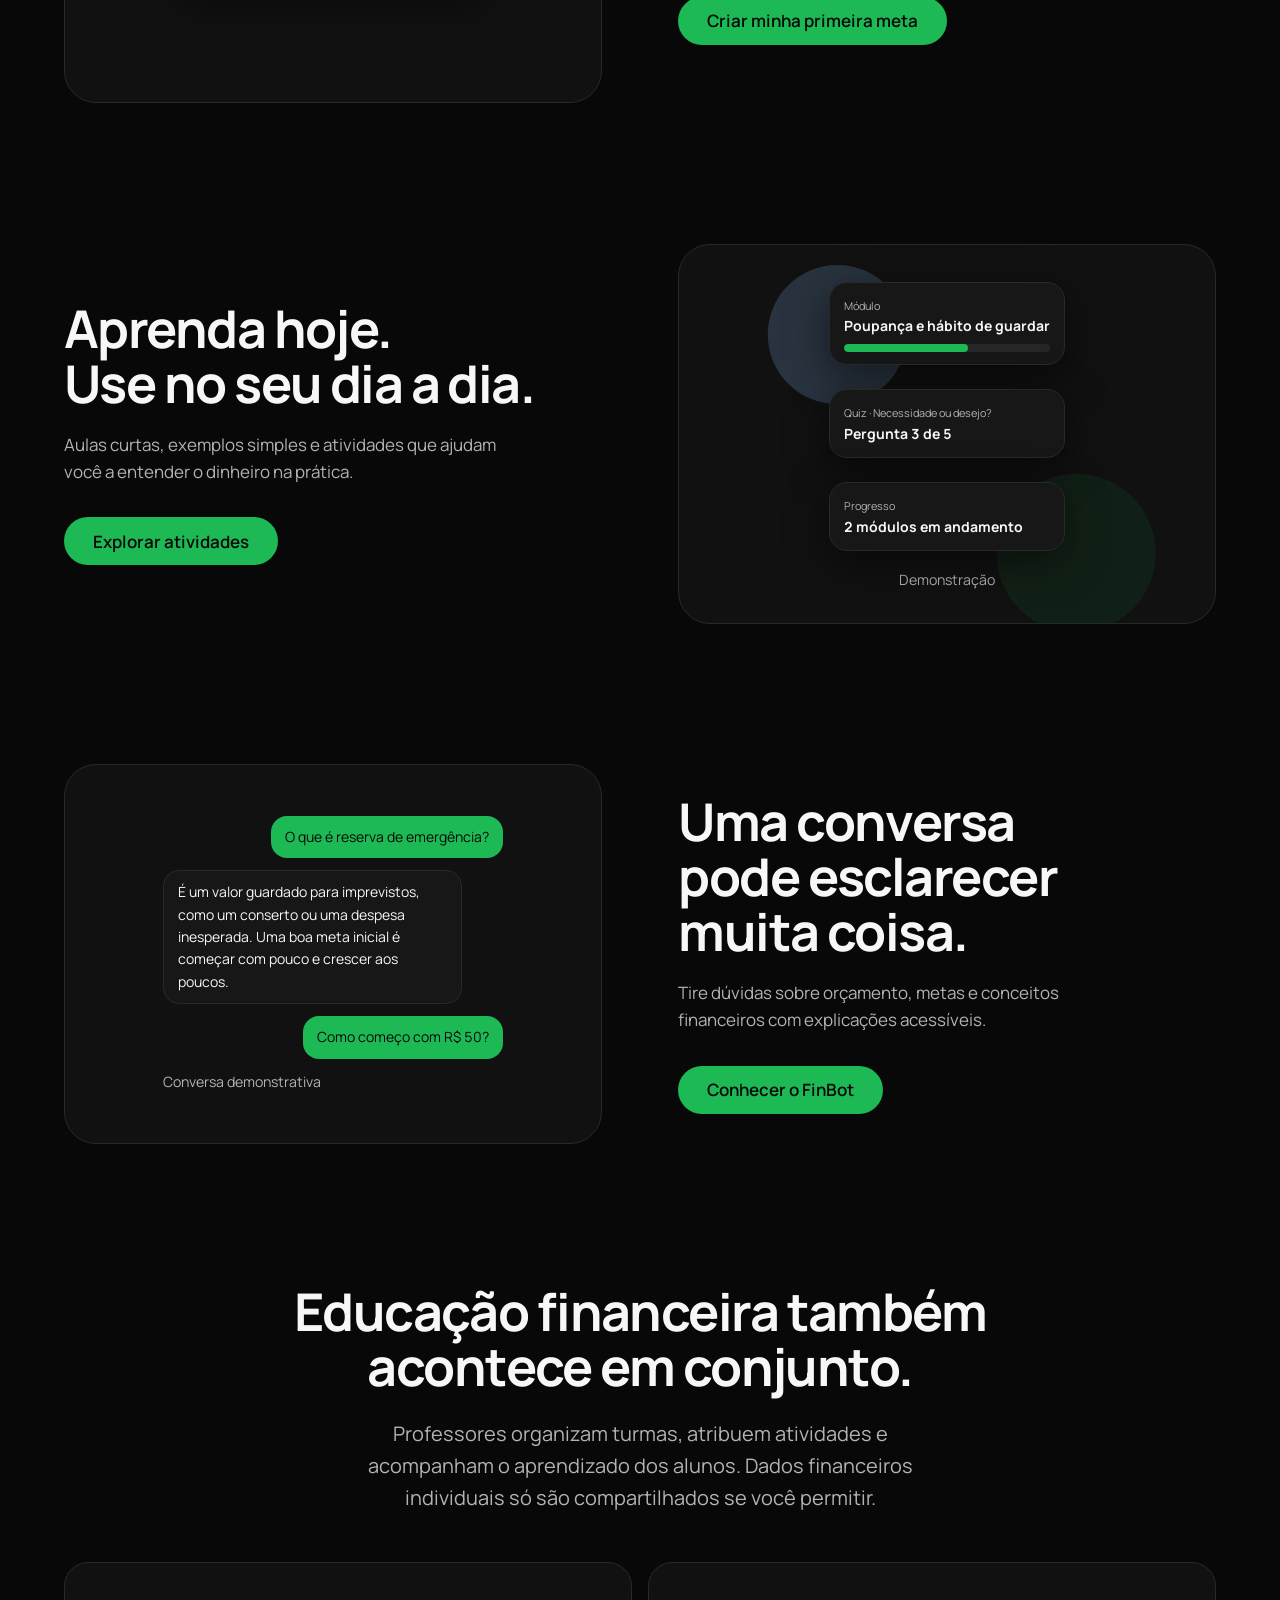
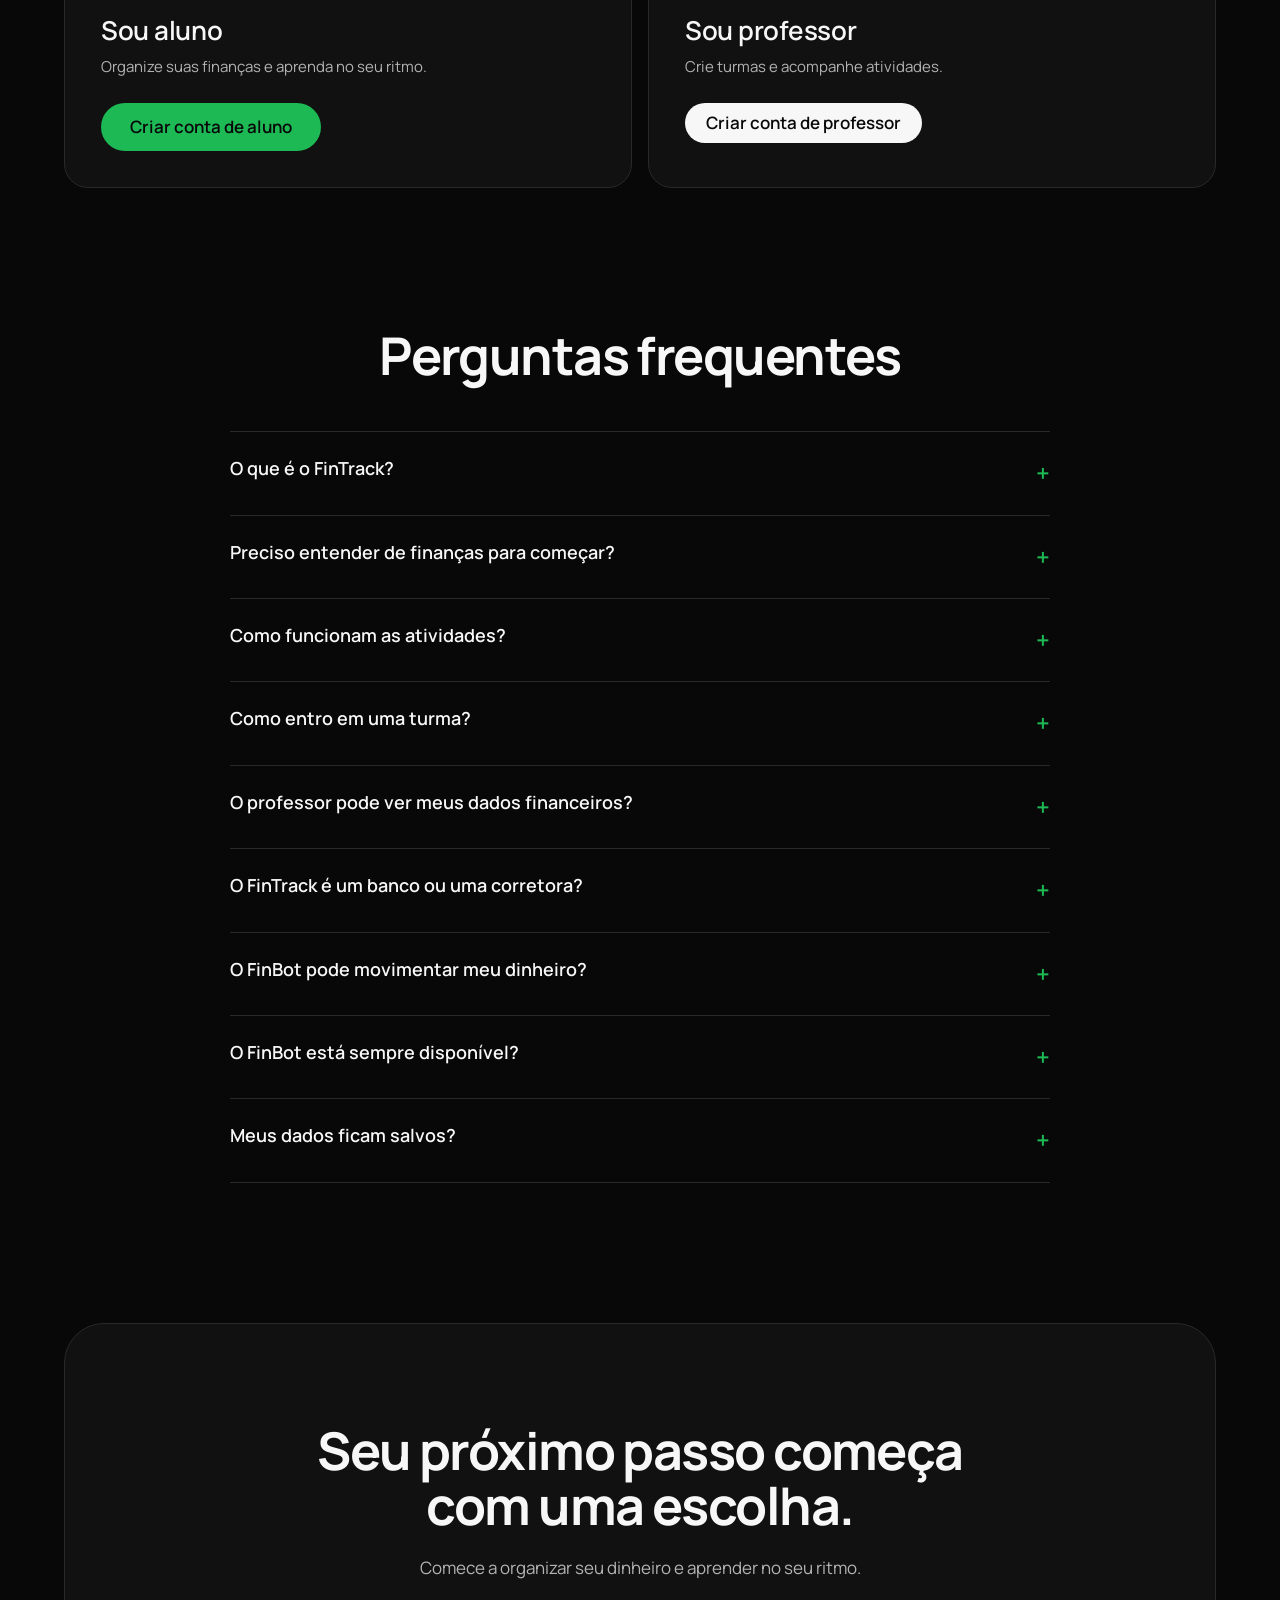
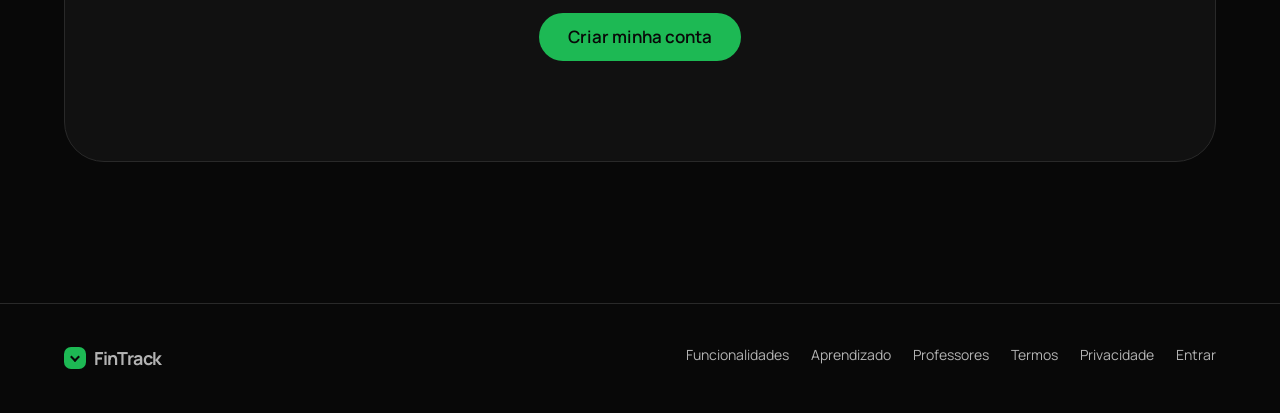
==== commit ccce5434: "Botão de acessibilidade minimalista O botão flutuante vira um círculo azul de 44 px só com ícone; o " ====
--- a/static/index.html
+++ b/static/index.html
@@ -163,7 +163,7 @@
 .d1,.d2,.d3{transition:stroke-dasharray 1.6s var(--e)}.in .d1{stroke-dasharray:46 54}.in .d2{stroke-dasharray:30 70}.in .d3{stroke-dasharray:16 84}
 @media(max-width:560px){.art>svg.dn{width:84px;height:84px}}
 </style>
-<link rel="stylesheet" href="mobile-services.css?v=14"><link rel="stylesheet" href="a11y.css?v=3"><script src="a11y.js?v=2"></script></head>
+<link rel="stylesheet" href="mobile-services.css?v=14"><link rel="stylesheet" href="a11y.css?v=5"><script src="a11y.js?v=3"></script></head>
 <body><div class="ambient-grid" aria-hidden="true"></div>
 <header><nav aria-label="Principal">
 <a class="logo" href="#top"><i aria-hidden="true"></i>FinTrack</a>
--- a/static/a11y.css
+++ b/static/a11y.css
@@ -2,12 +2,12 @@
 :root{--chart-in:#1ed760;--chart-out:#ff8585;--a11y-focus:#ffd400}
 
 /* ---------- botão e painel ---------- */
-.a11y-fab{position:fixed;left:16px;bottom:16px;z-index:9998;display:flex;align-items:center;gap:8px;min-height:52px;padding:0 18px 0 12px;border-radius:999px;border:2px solid #fff;background:#1546b8;color:#fff;font:700 16px/1 system-ui,-apple-system,"Segoe UI",Roboto,sans-serif;box-shadow:0 6px 20px rgba(0,0,0,.45);cursor:pointer}
-.a11y-fab span{font-size:26px}
-.a11y-fab:hover{background:#1d57d6}
+.a11y-fab{position:fixed;left:16px;bottom:16px;z-index:9998;display:grid;place-items:center;width:44px;height:44px;padding:0;border-radius:50%;border:1px solid rgba(255,255,255,.35);background:#1546b8;color:#fff;box-shadow:0 4px 14px rgba(0,0,0,.35);cursor:pointer;transition:background .15s,border-color .15s,transform .15s}
+.a11y-fab svg{display:block}
+.a11y-fab:hover,.a11y-fab[aria-expanded="true"]{background:#1d57d6;border-color:rgba(255,255,255,.6);transform:translateY(-1px)}
 .a11y-fab:focus-visible{outline:4px solid var(--a11y-focus);outline-offset:3px}
-@media(max-width:820px){.a11y-fab{bottom:84px;left:10px;min-height:46px;padding:0 14px 0 10px;font-size:14px}.a11y-fab span{font-size:22px}}
-.a11y-panel{position:fixed;left:16px;bottom:80px;z-index:9999;width:min(420px,calc(100vw - 32px));max-height:min(80vh,680px);overflow:auto;background:#0f1115;color:#f4f4f4;border:2px solid #3a4258;border-radius:20px;box-shadow:0 18px 50px rgba(0,0,0,.6);padding:16px;font:16px/1.4 system-ui,-apple-system,"Segoe UI",Roboto,sans-serif;display:none}
+@media(max-width:820px){.a11y-fab{bottom:84px;left:10px}}
+.a11y-panel{position:fixed;left:16px;bottom:72px;z-index:9999;width:min(420px,calc(100vw - 32px));max-height:min(80vh,680px);overflow:auto;background:#0f1115;color:#f4f4f4;border:2px solid #3a4258;border-radius:20px;box-shadow:0 18px 50px rgba(0,0,0,.6);padding:16px;font:16px/1.4 system-ui,-apple-system,"Segoe UI",Roboto,sans-serif;display:none}
 .a11y-panel.open{display:block}
 @media(max-width:820px){.a11y-panel{left:8px;right:8px;width:auto;bottom:140px;max-height:68vh}}
 .a11y-panel h2{font-size:20px;margin:0}
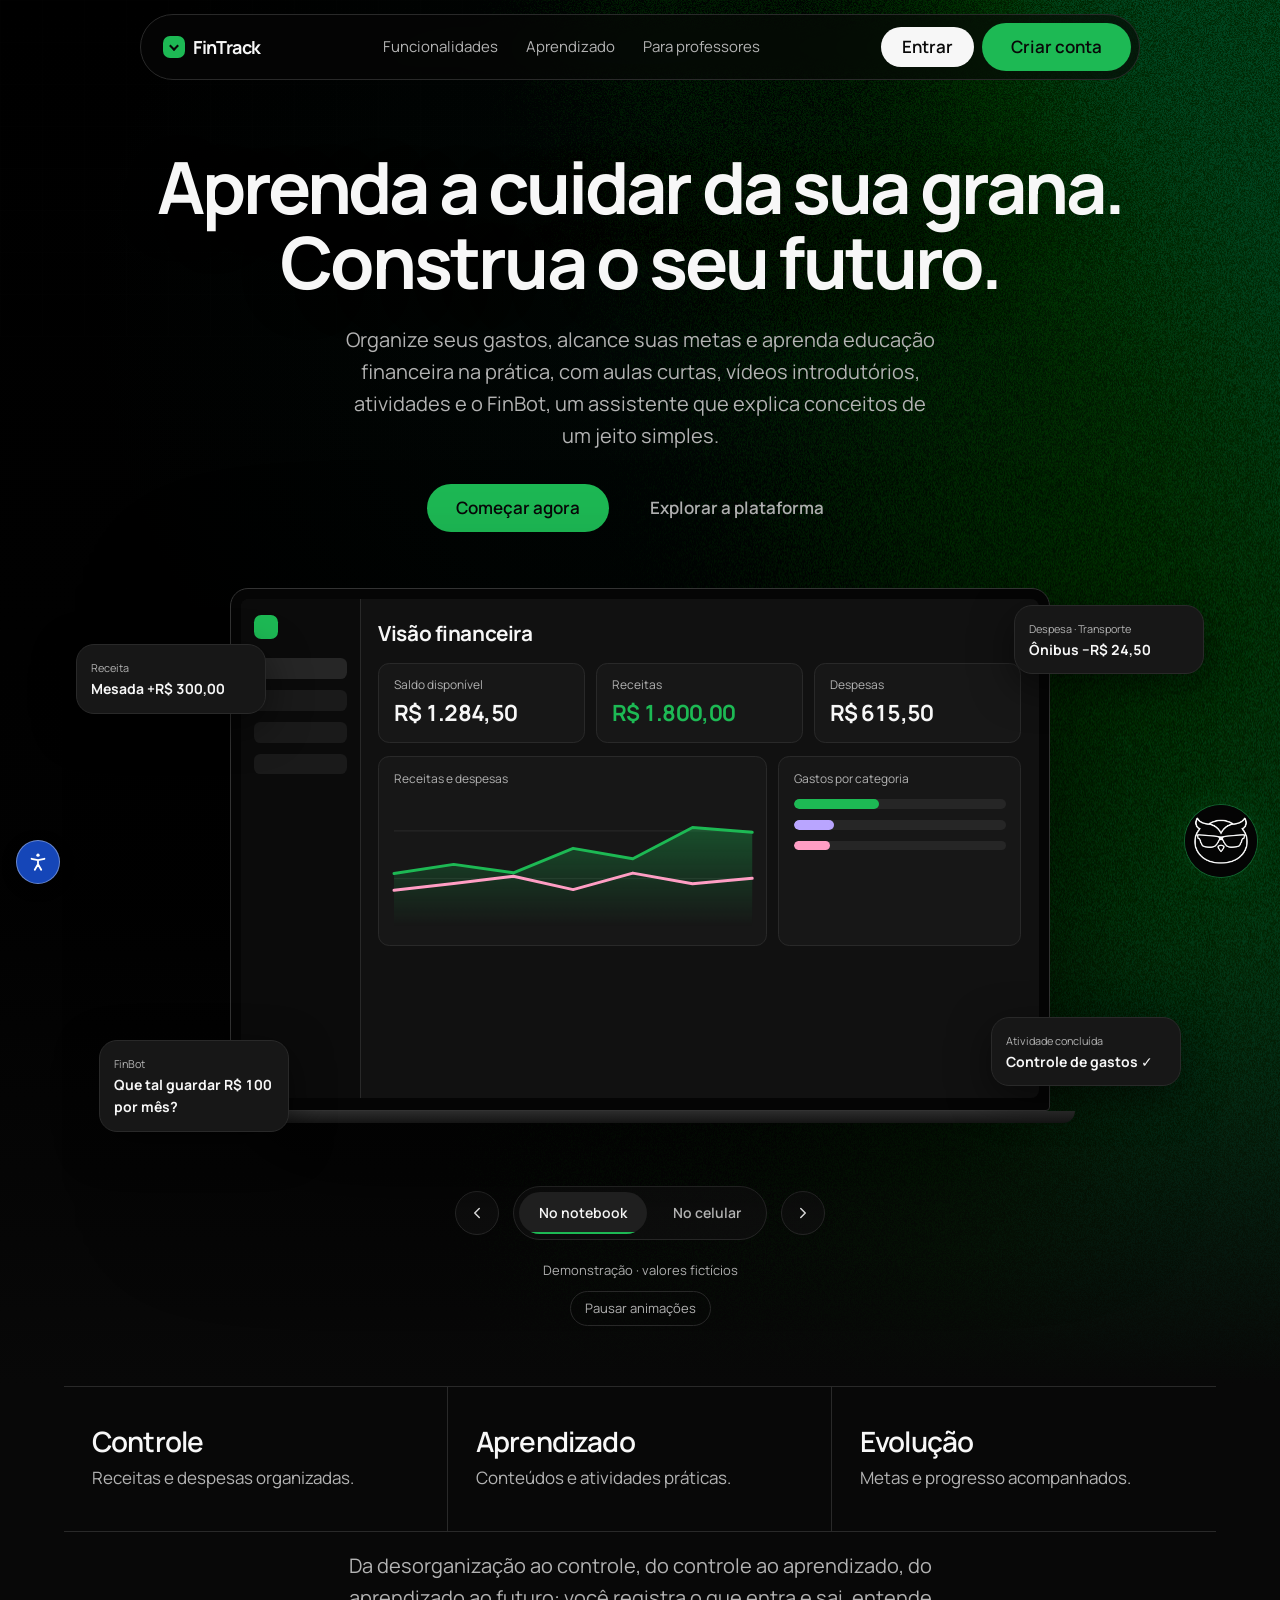
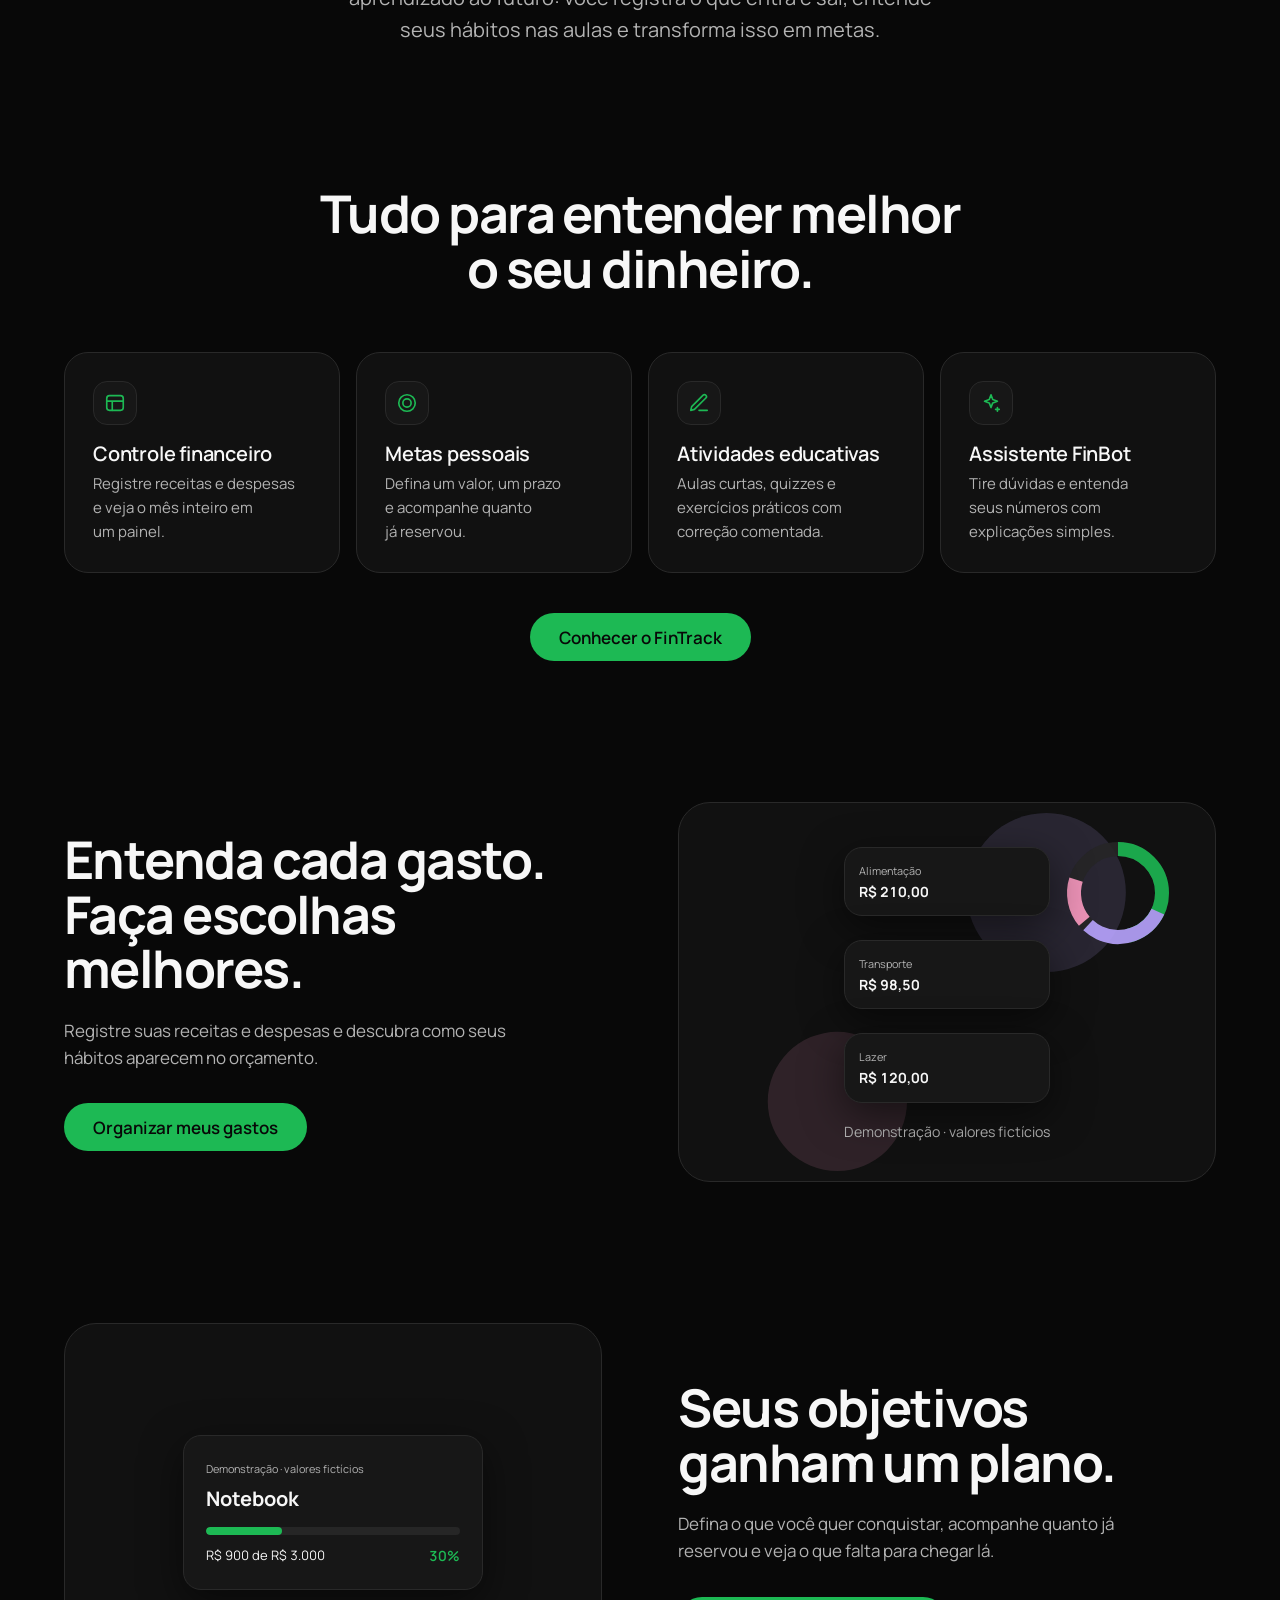
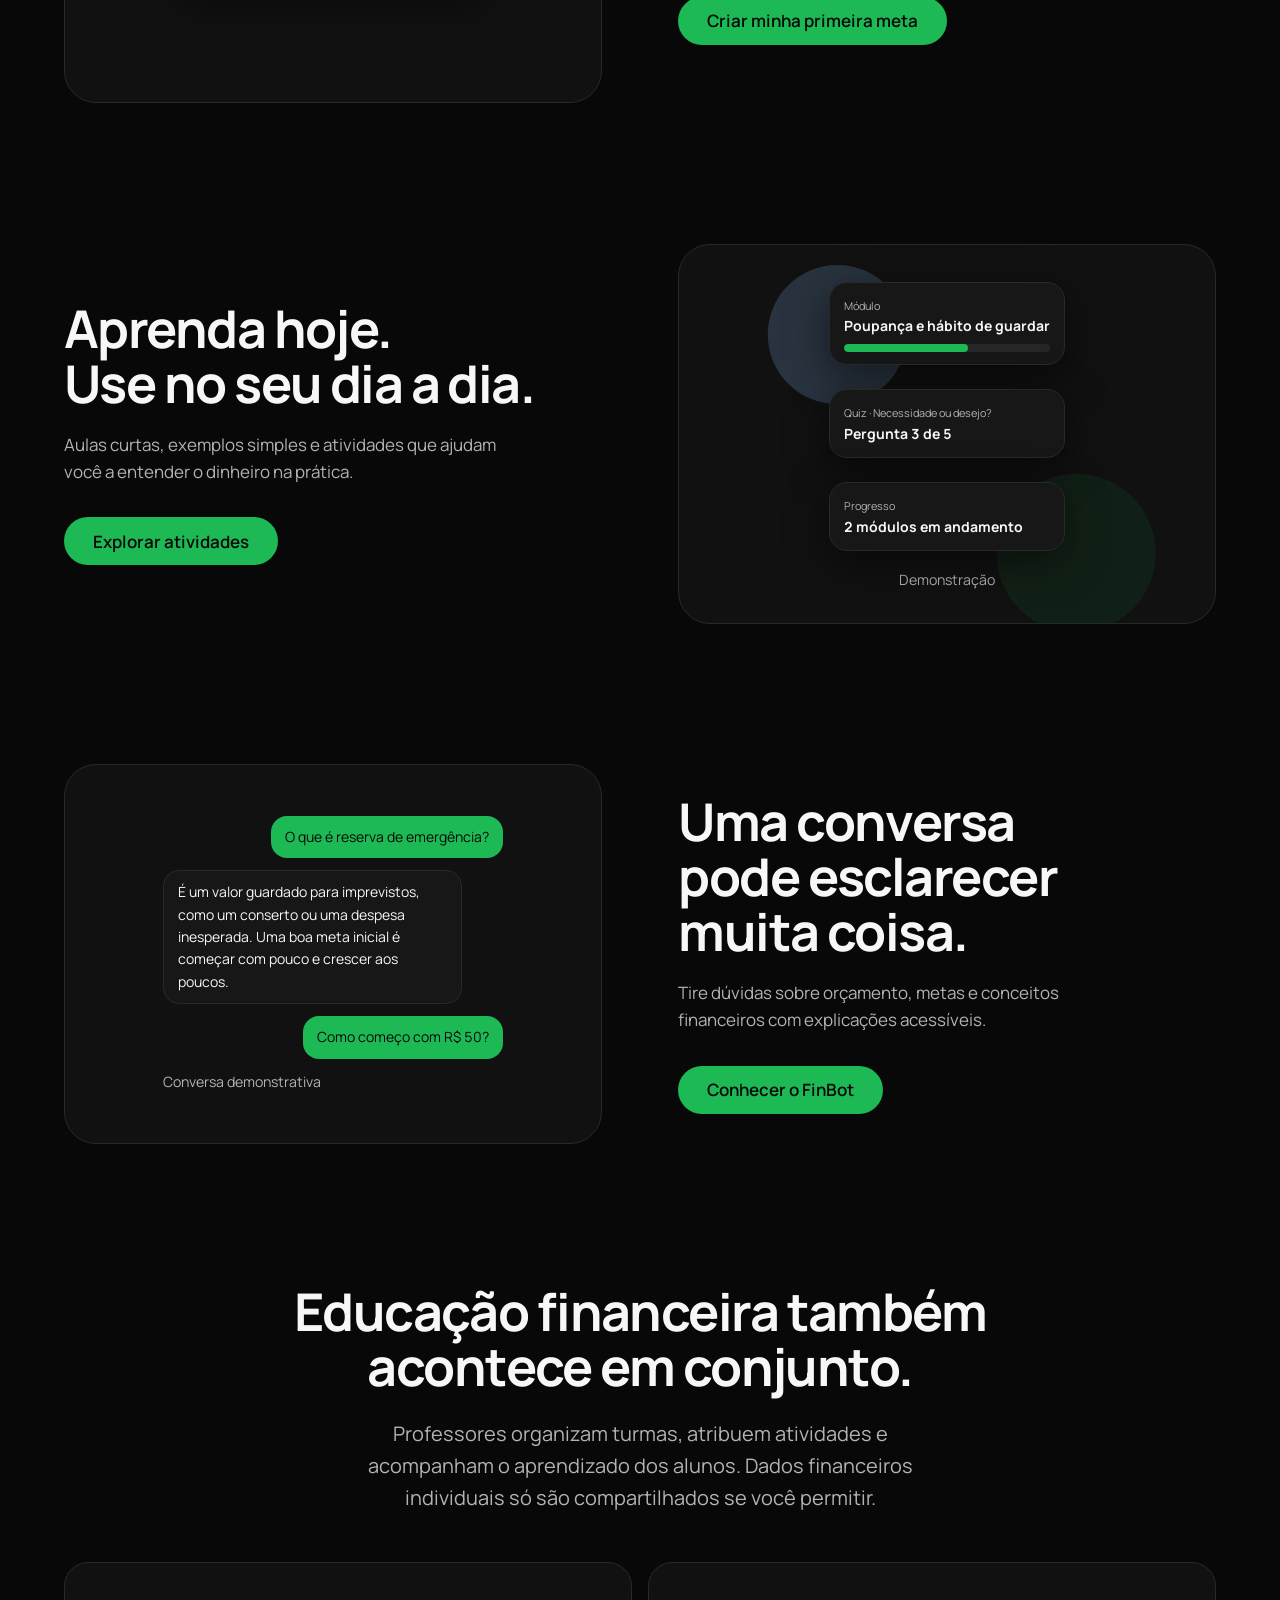
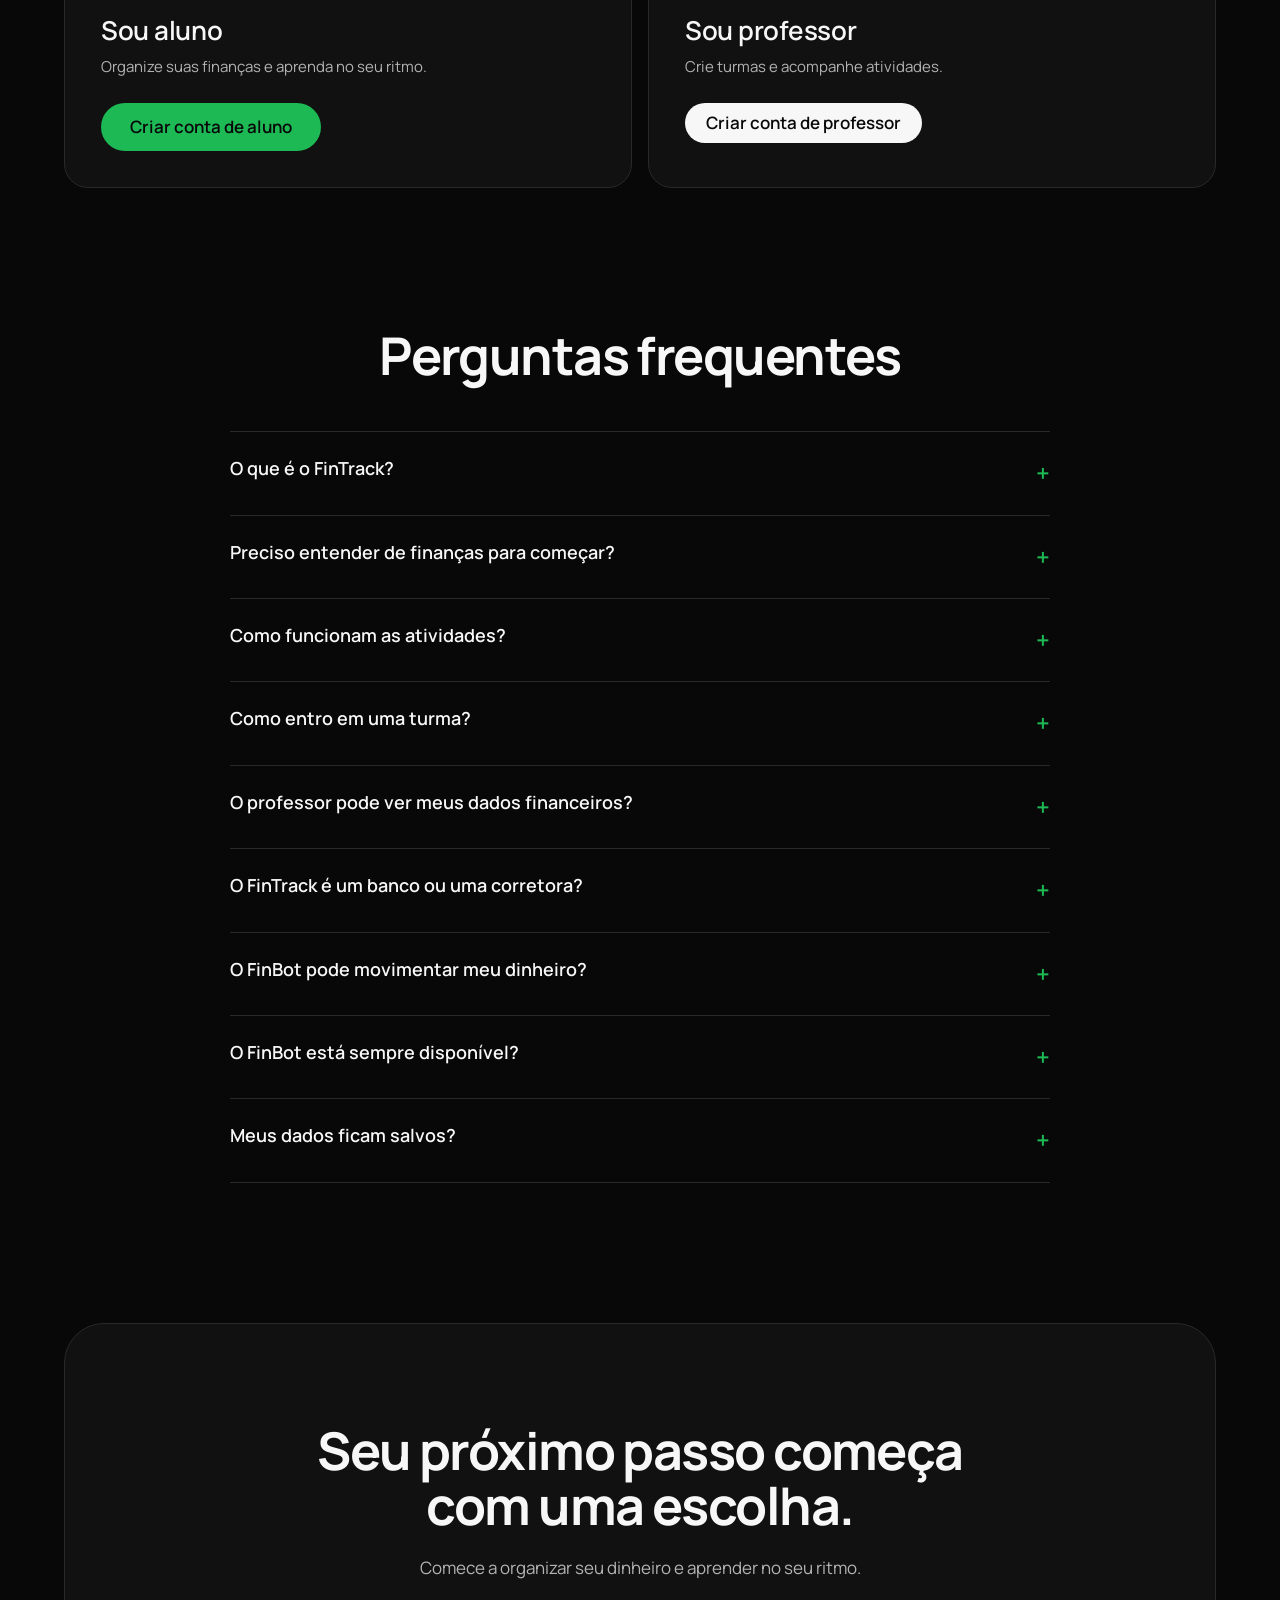
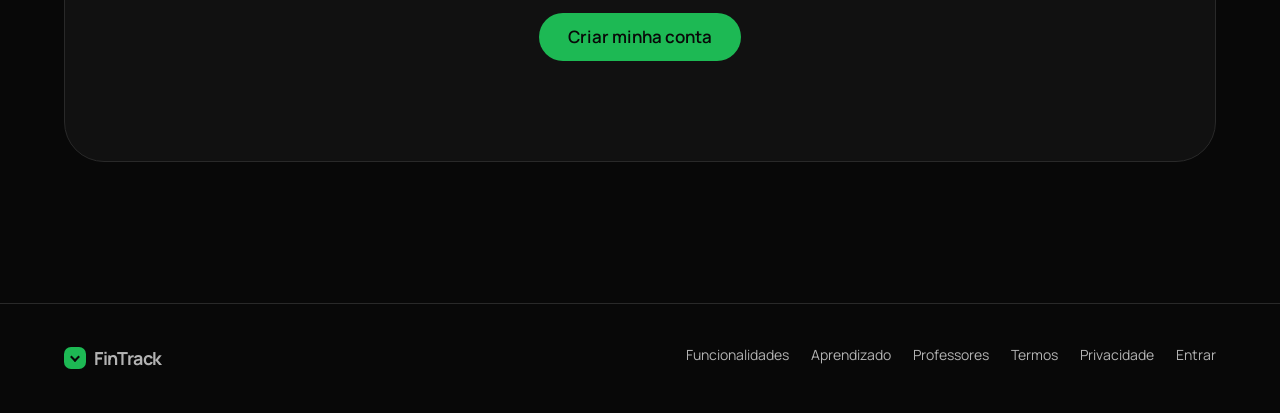
==== commit d1892a59: "Acessibilidade: perfis com os nomes corretos (Deficiência auditiva e Deficiência visual) Co-Authored" ====
--- a/static/index.html
+++ b/static/index.html
@@ -163,7 +163,7 @@
 .d1,.d2,.d3{transition:stroke-dasharray 1.6s var(--e)}.in .d1{stroke-dasharray:46 54}.in .d2{stroke-dasharray:30 70}.in .d3{stroke-dasharray:16 84}
 @media(max-width:560px){.art>svg.dn{width:84px;height:84px}}
 </style>
-<link rel="stylesheet" href="mobile-services.css?v=14"><link rel="stylesheet" href="a11y.css?v=5"><script src="a11y.js?v=3"></script></head>
+<link rel="stylesheet" href="mobile-services.css?v=14"><link rel="stylesheet" href="a11y.css?v=5"><script src="a11y.js?v=4"></script></head>
 <body><div class="ambient-grid" aria-hidden="true"></div>
 <header><nav aria-label="Principal">
 <a class="logo" href="#top"><i aria-hidden="true"></i>FinTrack</a>
